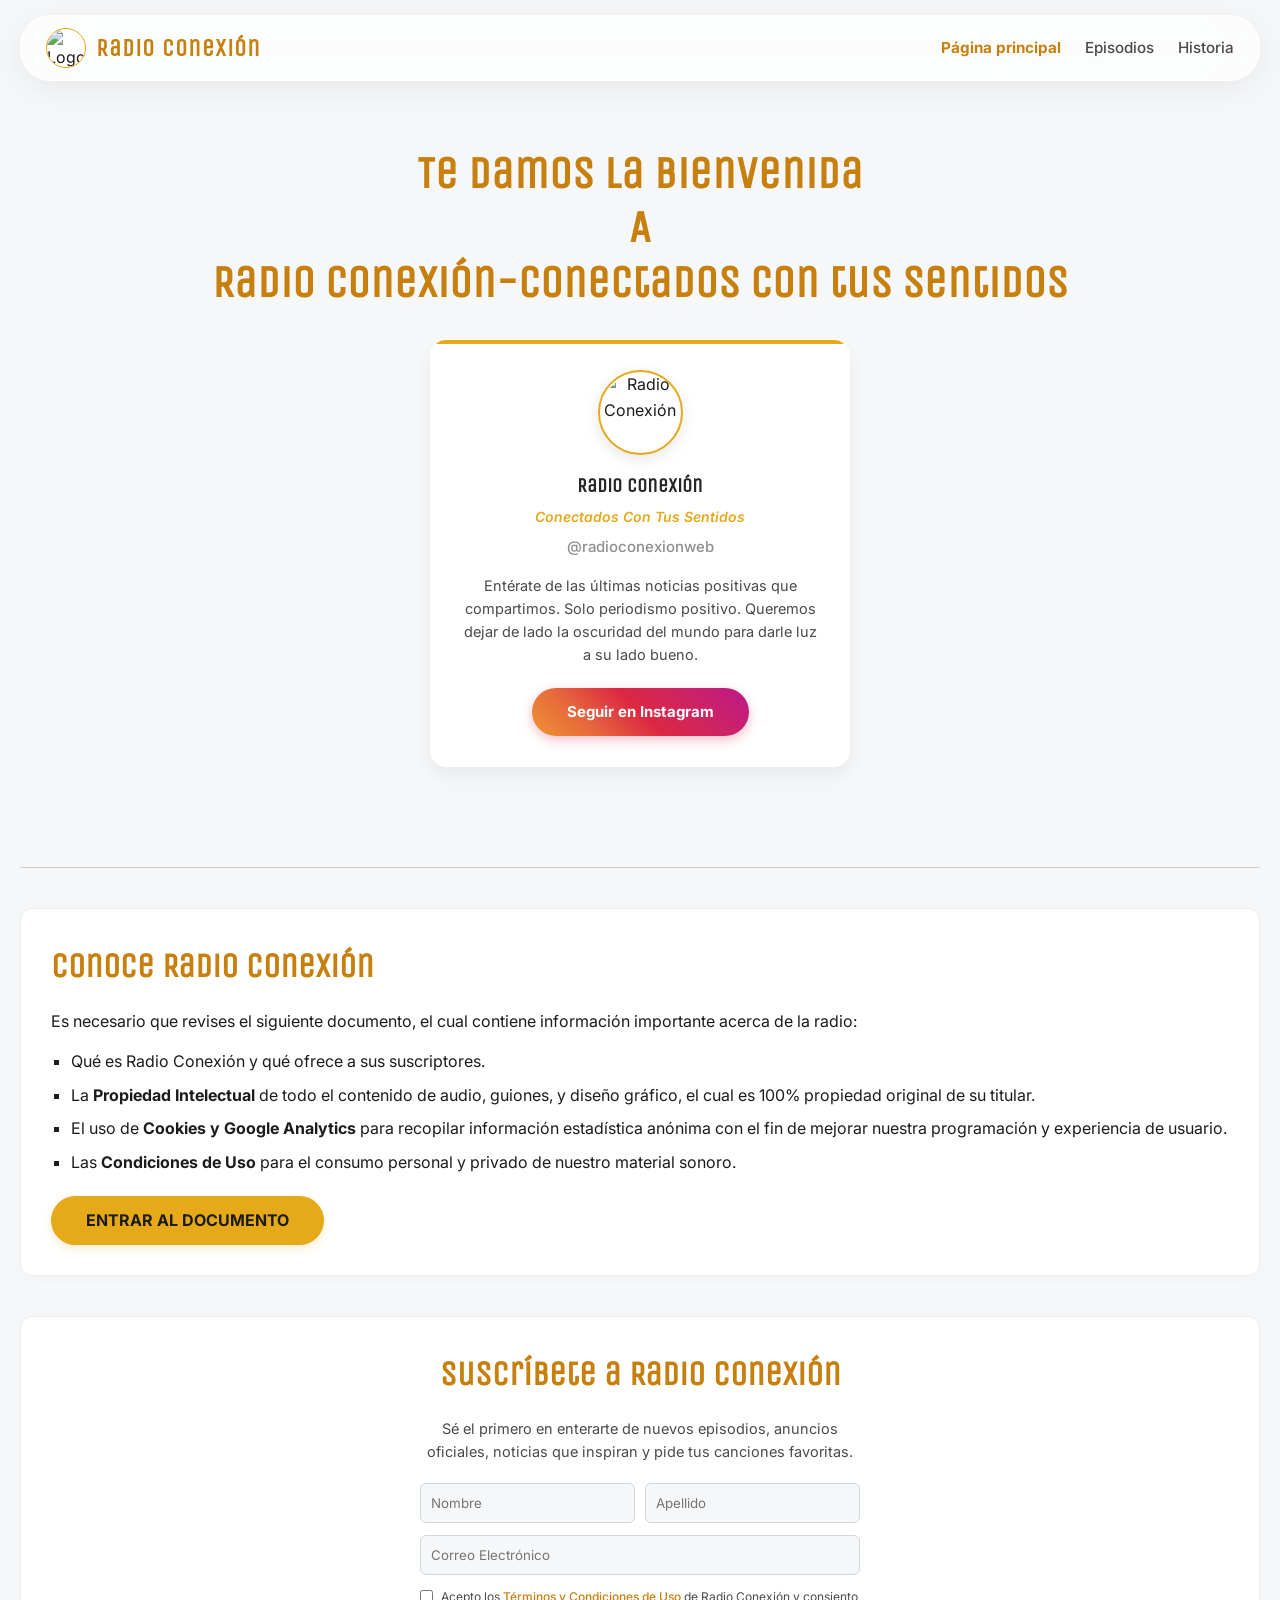
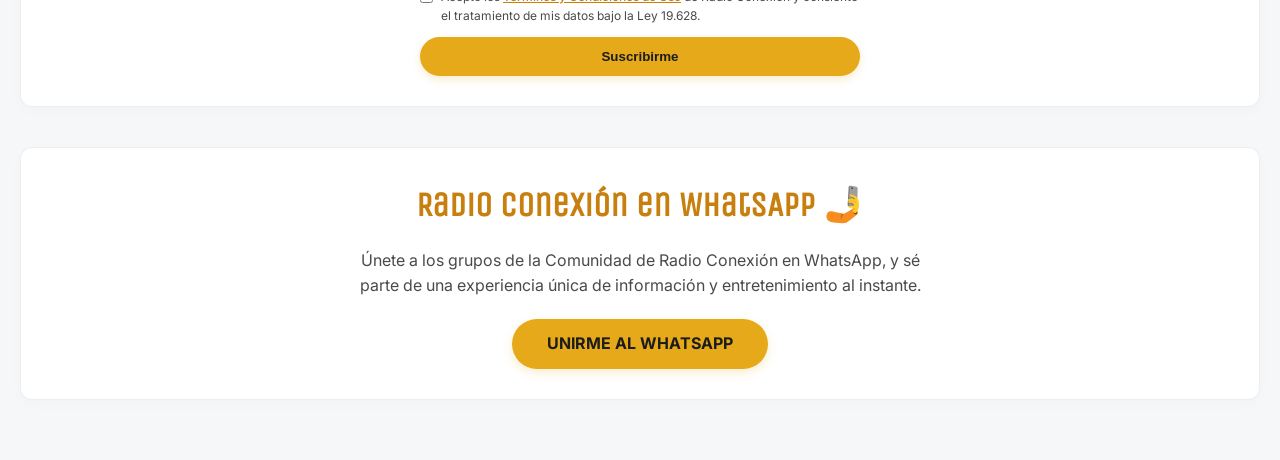
==== index.html @ 286810dc "Add files via upload" ====
<!DOCTYPE html>
<html lang="es-419" itemscope="" itemtype="http://schema.org/WebPage">
<head>
    <link rel="icon" type="image/png" href="https://www.dropbox.com/scl/fi/7h2pubomnn102d1rap4dr/Sin-Texto-versi-n-3D.png?rlkey=nd66shyykgea25m8c6sl2pp5d&st=dg874wjl&raw=1">
    <meta http-equiv="Content-Type" content="text/html; charset=UTF-8">
    <meta name="viewport" content="width=device-width, initial-scale=1">
    <meta http-equiv="X-UA-Compatible" content="IE=edge">
    <meta name="referrer" content="strict-origin-when-cross-origin">
    <title>Radio Conexión</title>
    
    <!-- Metadatos de Redes Sociales / SEO -->
    <meta property="og:title" content="Radio Conexión">
    <meta property="og:type" content="website">
    <meta property="og:url" content="https://www.radioconexionweb.com/">
    <meta property="og:description" content="Conoce Radio Conexión. Es necesario que revises el siguiente documento, el cual contiene información importante acerca de la radio.">
    <meta property="og:image" content="https://lh3.googleusercontent.com/sitesv/AA5AbUDMLfl1FN_qeKhwHSTiP-3MEvxltPX9lkIb2MnABBH3yBSGCfvN0QhAY0RLtW1A-efTau9H8n1y8aOH57s8X5yfyWdosvMflFPeA_KyR8a-kYgsJTHNEwwItj9rS7nESRdITnQKLQOmFwoqpsshuupajfaLd-7iQbg1YfG8Ik8LfaiJo_WFpB9s6kTqkFQ=w16383">

    <!-- Carga Segura y Directa de tus Fuentes (Inter y tu tipografía Unica One) -->
    <link rel="preconnect" href="https://fonts.googleapis.com">
    <link rel="preconnect" href="https://fonts.gstatic.com" crossorigin>
    <link href="https://fonts.googleapis.com/css2?family=Inter:wght@400;500;600;700&family=Unica+One&display=swap" rel="stylesheet">

    <!-- Estilos CSS Base Corregidos -->
    <style>
        /* Reset y Variables */
        * {
            margin: 0;
            padding: 0;
            box-sizing: border-box;
        }

        body {
            font-family: 'Inter', sans-serif;
            background-color: #f5f7f8;
            color: #1c1c1c;
            line-height: 1.6;
        }

        a {
            text-decoration: none;
            color: inherit;
            transition: all 0.3s ease;
        }

        .container {
            max-width: 1280px;
            margin: 0 auto;
            padding: 0 20px;
        }

        /* Títulos en Negrita y con el Color Dorado Corporativo (#c77f0d) */
        h1, h2, h3, .brand-logo span {
            font-family: 'Unica One', sans-serif;
            color: #c77f0d;
            font-weight: bold;
        }

        /* Botones personalizados */
        .btn-custom {
            background-color: #e5a919;
            color: #1c1c1c;
            padding: 12px 35px;
            border-radius: 25px;
            font-weight: bold;
            display: inline-block;
            box-shadow: 0 4px 10px rgba(229, 169, 25, 0.2);
            transition: all 0.3s ease;
        }

        .btn-custom:hover {
            background-color: #b8820a;
            color: white;
            transform: translateY(-2px);
            box-shadow: 0 6px 15px rgba(184, 130, 10, 0.3);
        }

        /* Cabecera / Navegación Estilo Liquid Glass Flotante Claro (iOS) */
        header {
            background-color: rgba(255, 255, 255, 0.7); /* Base blanca traslúcida clara */
            backdrop-filter: blur(20px); /* Desenfoque más intenso estilo Apple */
            -webkit-backdrop-filter: blur(20px);
            position: sticky;
            top: 15px; /* Separación del techo para efecto flotante */
            z-index: 1000;
            margin: 15px auto 25px auto; /* Centrado y márgenes externos */
            max-width: 1240px; /* Ancho acotado para que no toque los bordes */
            width: calc(100% - 40px); /* Adaptable a pantallas */
            border-radius: 30px; /* Bordes altamente redondeados estilo cápsula */
            box-shadow: 0 8px 32px rgba(0, 0, 0, 0.06); /* Sombra suave suspendida */
            border: 1px solid rgba(255, 255, 255, 0.4); /* Brillo en el borde del vidrio */
            padding: 0 25px; /* Cojín interno */
        }

        .nav-wrapper {
            display: flex;
            align-items: center;
            justify-content: space-between;
            padding: 12px 0;
        }

        .brand-logo {
            display: flex;
            align-items: center;
            gap: 10px;
        }

        /* Modificación para el Logo Redondeado Perfecto */
        .brand-logo img {
            width: 40px;
            height: 40px;
            object-fit: cover;
            border-radius: 50%;
            background-color: #ffffff;
            border: 1px solid #e5a919;
        }

        .brand-logo span {
            font-size: 24px;
            color: #c77f0d;
            letter-spacing: 1px;
        }

        nav ul {
            display: flex;
            list-style: none;
            gap: 24px;
            align-items: center;
        }

        nav ul li a {
            color: #4a4a4a; /* Texto oscuro para legibilidad sobre fondo claro */
            font-size: 0.95rem;
            font-weight: 500;
        }

        nav ul li a.active, nav ul li a:hover {
            color: #c77f0d;
            font-weight: bold;
        }

        /* Contenido Principal */
        main {
            padding: 20px 0 40px 0;
        }

        .welcome-section {
            text-align: center;
            padding: 40px 0;
        }

        .welcome-section h1 {
            font-size: 34pt;
            line-height: 1.2;
            margin-bottom: 30px;
        }

        /* Tarjeta de Presentación Premium */
        .profile-card {
            background: #ffffff;
            border-radius: 16px;
            padding: 30px;
            text-align: center;
            max-width: 420px;
            margin: 20px auto;
            box-shadow: 0 10px 20px rgba(0,0,0,0.05);
            border: 1px solid rgba(255,255,255,0.8);
            position: relative;
            overflow: hidden;
        }

        .profile-card::before {
            content: '';
            position: absolute;
            top: 0;
            left: 0;
            right: 0;
            height: 4px;
            background-color: #e5a919;
        }

        .avatar-container {
            width: 85px;
            height: 85px;
            border-radius: 50%;
            background-color: #ffffff;
            display: flex;
            align-items: center;
            justify-content: center;
            margin: 0 auto 15px;
            box-shadow: 0 4px 15px rgba(0, 0, 0, 0.1);
            overflow: hidden;
            border: 2px solid #e5a919;
        }

        .avatar-container img {
            width: 100%;
            height: 100%;
            object-fit: cover;
        }

        .profile-card h3 {
            margin: 0 0 4px 0;
            color: #262626;
            font-size: 20px;
            font-weight: 700;
        }

        .tagline {
            margin: 0 0 6px 0;
            color: #e5a919;
            font-size: 14px;
            font-weight: 600;
            font-style: italic;
        }

        .username {
            color: #8e8e8e;
            font-size: 15px;
            margin-bottom: 15px;
            display: block;
            font-weight: 500;
        }

        .bio-text {
            color: #4a4a4a;
            font-size: 14.5px;
            line-height: 1.6;
            margin: 0 0 22px 0;
        }

        .instagram-btn {
            display: inline-block;
            background: linear-gradient(45deg, #f09433 0%, #e6683c 25%, #dc2743 50%, #cc2366 75%, #bc1888 100%);
            color: white;
            padding: 12px 35px;
            border-radius: 25px;
            font-weight: bold;
            font-size: 15px;
            box-shadow: 0 4px 12px rgba(220, 39, 67, 0.3);
        }

        .instagram-btn:hover {
            transform: translateY(-2px);
            box-shadow: 0 6px 15px rgba(220, 39, 67, 0.4);
        }

        /* Divisor */
        .divider {
            border: 0;
            height: 1px;
            background: #ccc;
            margin: 40px 0;
        }

        /* Bloques de Secciones Claras Independientes */
        .docs-section, .subscription-section, .whatsapp-section {
            background: #ffffff;
            border-radius: 12px;
            padding: 30px;
            box-shadow: 0 4px 15px rgba(0,0,0,0.02);
            border: 1px solid rgba(207,216,220,0.4);
            margin-bottom: 40px;
        }

        .docs-section h2, .subscription-box h2, .whatsapp-section h2 {
            font-size: 34px;
            margin-bottom: 15px;
        }

        .docs-section p {
            margin-bottom: 15px;
        }

        .docs-list {
            list-style-type: square;
            padding-left: 20px;
            line-height: 1.6;
            margin-bottom: 20px;
        }

        .docs-list li {
            margin-bottom: 8px;
        }

        /* Estilos del área de Suscripción */
        .subscription-box {
            max-width: 440px;
            margin: 0 auto;
        }

        .subscription-box h2 {
            text-align: center;
        }

        .subscription-box p {
            text-align: center;
            font-size: 14.5px;
            color: #4a4a4a;
            margin-bottom: 20px;
        }

        .form-group {
            display: flex;
            flex-direction: column;
            gap: 12px;
        }

        .form-row {
            display: flex;
            gap: 10px;
        }

        .form-group input[type="text"],
        .form-group input[type="email"] {
            height: 40px;
            padding: 0 10px;
            border: 1px solid #cfd8dc;
            border-radius: 6px;
            outline: none;
            font-family: 'Inter', sans-serif;
            background-color: #f5f7f8;
        }

        .form-group input:focus {
            border-color: #e5a919;
            background-color: #ffffff;
        }

        .privacy-row {
            display: flex;
            align-items: flex-start;
            gap: 8px;
            font-size: 12px;
            text-align: left;
            color: #4a4a4a;
        }

        .privacy-row input[type="checkbox"] {
            margin-top: 3px;
            accent-color: #e5a919;
        }

        /* Estilo para el enlace de TyC dentro del formulario */
        .privacy-link {
            color: #c77f0d;
            text-decoration: underline;
            font-weight: 500;
        }

        .privacy-link:hover {
            color: #b8820a;
        }

        /* Estilos del área de WhatsApp */
        .whatsapp-section {
            text-align: center;
            margin-bottom: 60px;
        }

        .whatsapp-section p {
            margin-bottom: 20px;
            max-width: 600px;
            margin-left: auto;
            margin-right: auto;
            color: #4a4a4a;
        }

        /* Responsivo */
        @media (max-width: 768px) {
            header {
                top: 10px;
                margin: 10px auto;
                width: calc(100% - 20px);
                padding: 15px;
                border-radius: 20px;
            }
            .nav-wrapper {
                flex-direction: column;
                gap: 12px;
                padding: 5px 0;
            }
            nav ul {
                gap: 15px;
                flex-wrap: wrap;
                justify-content: center;
            }
            .welcome-section h1, .docs-section h2, .subscription-box h2, .whatsapp-section h2 {
                font-size: 24pt;
            }
            .form-row {
                flex-direction: column;
                gap: 12px;
            }
            .form-row input {
                width: 100% !important;
            }
        }
    </style>
</head>
<body dir="ltr">

    <!-- Cabecera / Navegación Principal Estilo Cápsula Glassmorphism -->
    <header>
        <div class="nav-wrapper">
            <div class="brand-logo">
                <img src="https://www.dropbox.com/scl/fi/7h2pubomnn102d1rap4dr/Sin-Texto-versi-n-3D.png?rlkey=nd66shyykgea25m8c6sl2pp5d&st=dg874wjl&raw=1" alt="Logo Radio Conexión">
                <span>Radio Conexión</span>
            </div>
            <nav>
                <ul>
                    <li><a href="index.html" class="active">Página principal</a></li>
                    <li><a href="episodios.html">Episodios</a></li>
                    <li><a href="historia.html">Historia</a></li>
                </ul>
            </nav>
        </div>
    </header>

    <!-- Contenido Principal -->
    <main class="container">
        
        <!-- Sección Bienvenida -->
        <section class="welcome-section">
            <h1>
                Te damos la bienvenida <br> A <br> Radio Conexión-Conectados con tus sentidos
            </h1>
            
            <!-- Tarjeta de Presentación / Instagram -->
            <div class="profile-card">
                <div class="avatar-container">
                    <img src="https://www.dropbox.com/scl/fi/7h2pubomnn102d1rap4dr/Sin-Texto-versi-n-3D.png?rlkey=nd66shyykgea25m8c6sl2pp5d&amp;raw=1" alt="Radio Conexión">
                </div>
                <h3>Radio Conexión</h3>
                <p class="tagline">Conectados Con Tus Sentidos</p>
                <span class="username">@radioconexionweb</span>
                <p class="bio-text">
                    Entérate de las últimas noticias positivas que compartimos. Solo periodismo positivo. Queremos dejar de lado la oscuridad del mundo para darle luz a su lado bueno.
                </p>
                <a href="https://www.instagram.com/radioconexionweb" target="_blank" class="instagram-btn">
                    Seguir en Instagram
                </a>
            </div>
        </section>

        <hr class="divider">

        <!-- Sección Términos y Documentación -->
        <section class="docs-section">
            <h2>Conoce Radio Conexión</h2>
            <p>Es necesario que revises el siguiente documento, el cual contiene información importante acerca de la radio:</p>
            <ul class="docs-list">
                <li>Qué es Radio Conexión y qué ofrece a sus suscriptores.</li>
                <li>La <strong>Propiedad Intelectual</strong> de todo el contenido de audio, guiones, y diseño gráfico, el cual es 100% propiedad original de su titular.</li>
                <li>El uso de <strong>Cookies y Google Analytics</strong> para recopilar información estadística anónima con el fin de mejorar nuestra programación y experiencia de usuario.</li>
                <li>Las <strong>Condiciones de Uso</strong> para el consumo personal y privado de nuestro material sonoro.</li>
            </ul>
            <div style="margin-top: 20px;">
                <a class="btn-custom" href="https://docs.google.com/document/d/1lDV4lXvJRvKY-jV-HnYbBzAtuWayx_yOnCAoZhyC7Lw/edit?usp=sharing" target="_blank">ENTRAR AL DOCUMENTO</a>
            </div>
        </section>

        <!-- SECCIÓN DE SUSCRIPCIÓN INDEPENDIENTE -->
        <section class="subscription-section" id="subscription-form">
            <div class="subscription-box">
                <h2>Suscríbete a Radio Conexión</h2>
                <p>Sé el primero en enterarte de nuevos episodios, anuncios oficiales, noticias que inspiran y pide tus canciones favoritas.</p>
              <form class="form-group" id="radio-subscription-form">
                    <div class="form-row">
                        <input type="text" name="nombre" placeholder="Nombre" required style="width: 50%;">
                        <input type="text" name="apellido" placeholder="Apellido" required style="width: 50%;">
                    </div>
                    <input type="email" name="email" placeholder="Correo Electrónico" required>
                    <div class="privacy-row">
                        <input type="checkbox" required id="privacy">
                        <label for="privacy">Acepto los <a href="https://docs.google.com/document/d/1lDV4lXvJRvKY-jV-HnYbBzAtuWayx_yOnCAoZhyC7Lw/edit?usp=sharing" target="_blank" class="privacy-link">Términos y Condiciones de Uso</a> de Radio Conexión y consiento el tratamiento de mis datos bajo la Ley 19.628.</label>
                    </div>
                    <button type="submit" class="btn-custom" id="submit-btn" style="border: none; cursor: pointer; width: 100%;">Suscribirme</button>
                    
                    <!-- MENSAJE DE ÉXITO OCULTO POR DEFECTO -->
                    <div id="success-message" style="display: none; margin-top: 15px; padding: 12px; background-color: #e6f4ea; color: #137333; border-radius: 8px; font-weight: 600; text-align: center; border: 1px solid #ceead6; font-family: 'Inter', sans-serif;">
                        ¡Gracias por conectarte! Te has suscrito correctamente. 
                        <p></p>
                       📨 Te hemos enviado un correo de bienvenida con toda la información que tienes que saber.
                    </div>
                </form>

                <!-- MOTOR DE ENVÍO ASÍNCRONO -->
                <script>
                    document.getElementById('radio-subscription-form').addEventListener('submit', function(e) {
                        e.preventDefault(); // Evita que la página viaje a la pantalla blanca
                        
                        const form = this;
                        const button = document.getElementById('submit-btn');
                        const successMessage = document.getElementById('success-message');
                        const formData = new FormData(form);
                        
                        // Cambia el estado del botón mientras procesa
                        button.disabled = true;
                        button.innerText = 'Procesando...';
                        
                        // Envía los datos de fondo a tu Google Apps Script
                        fetch('https://script.google.com/macros/s/AKfycbxejh-XoI2VurFXIaEUCv1GxK5Ssm7TUw-g9rZ5RZ8bgOeQS0UGsouFsOTCnjodzjen/exec', {
                            method: 'POST',
                            body: formData,
                            mode: 'no-cors' // Permite la comunicación limpia entre servidores cruzados
                        })
                        .then(() => {
                            // Oculta los campos del formulario de forma limpia
                            form.querySelector('.form-row').style.display = 'none';
                            form.querySelector('input[type="email"]').style.display = 'none';
                            form.querySelector('.privacy-row').style.display = 'none';
                            button.style.display = 'none';
                            
                            // Muestra el mensaje de éxito verde brillante
                            successMessage.style.display = 'block';
                        })
                        .catch(error => {
                            console.error('Error:', error);
                            button.disabled = false;
                            button.innerText = 'Suscribirme';
                            alert('Hubo un problema con la suscripción. Por favor, inténtalo de nuevo.');
                        });
                    });
                </script>
            </div>
        </section>

        <!-- SECCIÓN DE WHATSAPP INDEPENDIENTE -->
        <section class="whatsapp-section">
            <h2>Radio Conexión en WhatsApp 🤳</h2>
            <p>Únete a los grupos de la Comunidad de Radio Conexión en WhatsApp, y sé parte de una experiencia única de información y entretenimiento al instante.</p>
            <a class="btn-custom" href="https://chat.whatsapp.com/GUdqMpy1OGd3mPvrGaleX5" target="_blank">UNIRME AL WHATSAPP</a>
        </section>

    </main>

</body>
</html>
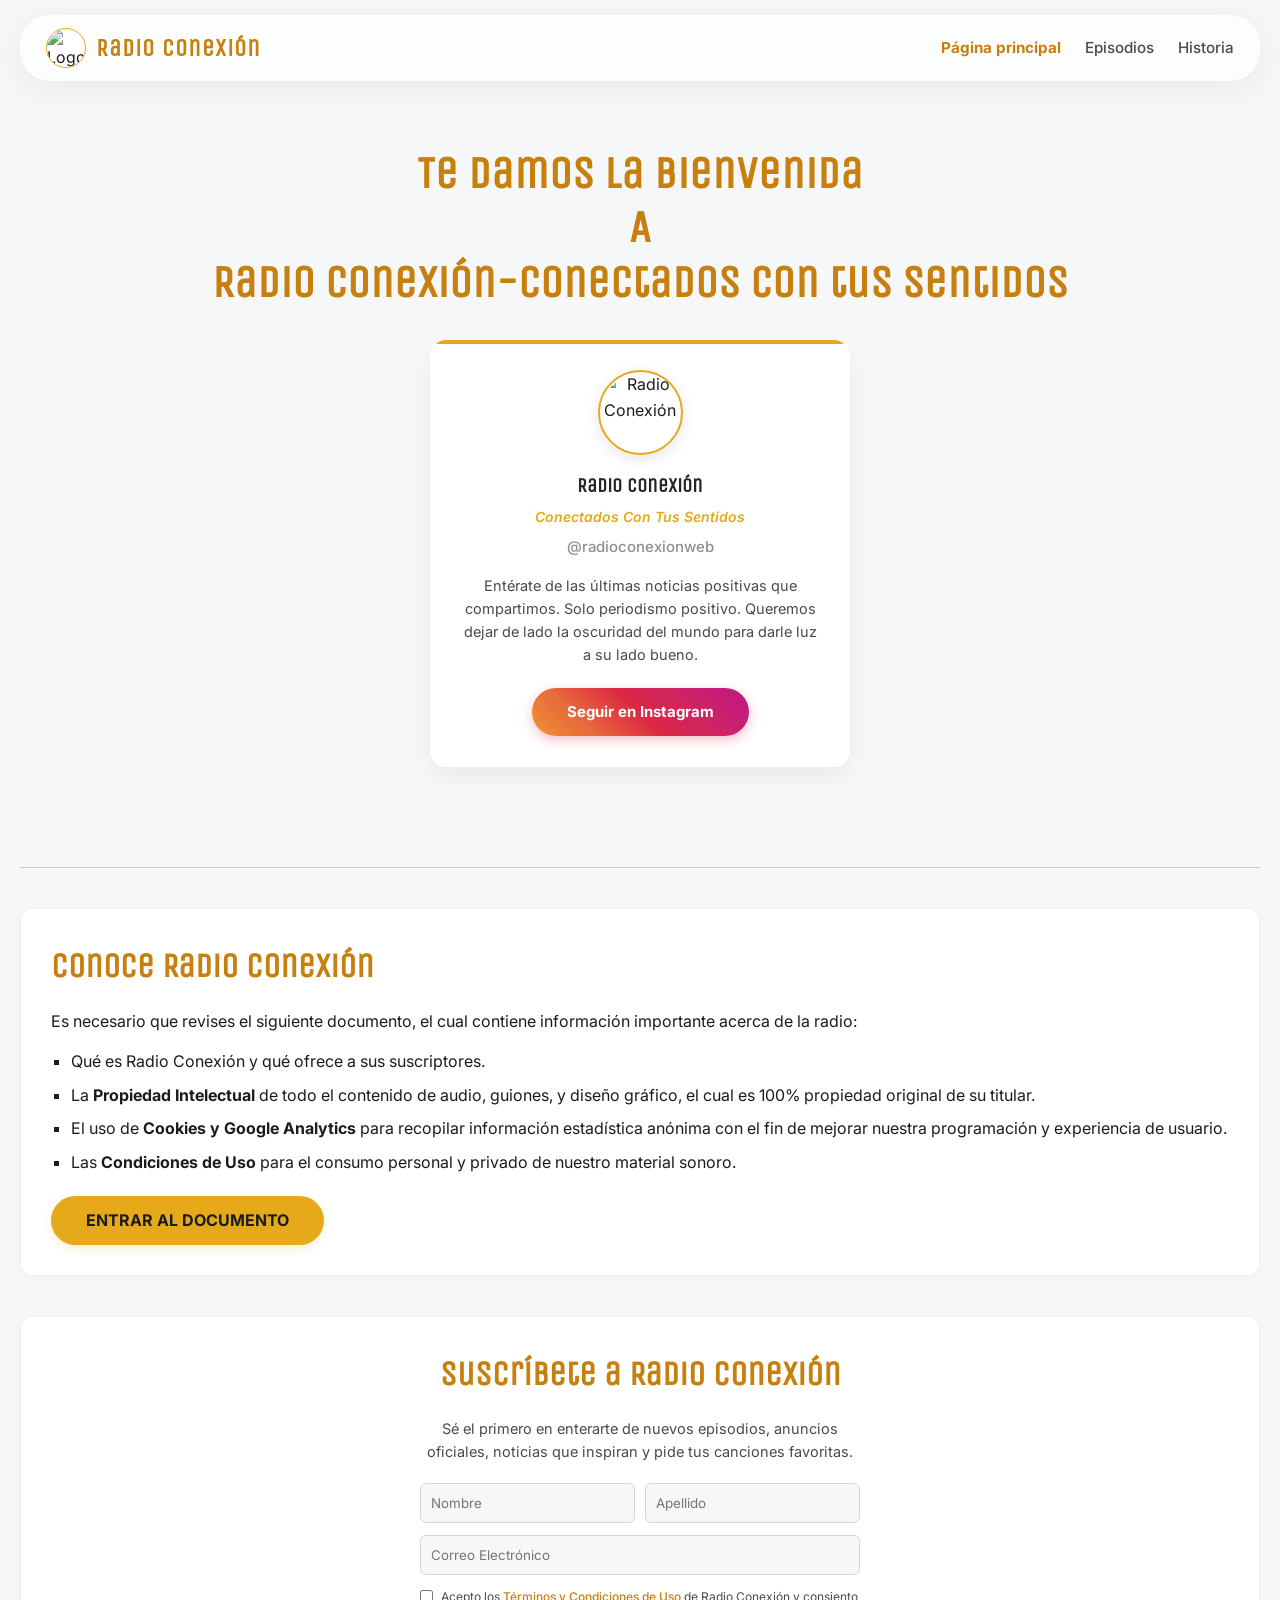
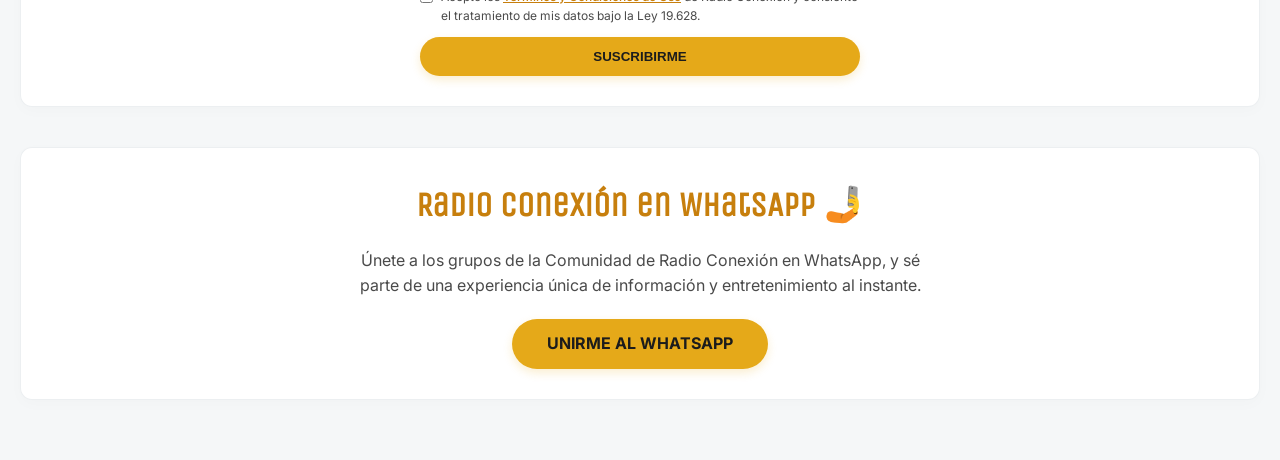
==== commit 9d7deaac: "Add files via upload" ====
--- a/index.html
+++ b/index.html
@@ -12,13 +12,16 @@
     <meta property="og:title" content="Radio Conexión">
     <meta property="og:type" content="website">
     <meta property="og:url" content="https://www.radioconexionweb.com/">
-    <meta property="og:description" content="Conoce Radio Conexión. Es necesario que revises el siguiente documento, el cual contiene información importante acerca de la radio.">
+    <meta property="og:description" content="Conoce Radio Conexión. Es necesario que revises el Administrative document, el cual contiene información importante acerca de la radio.">
     <meta property="og:image" content="https://lh3.googleusercontent.com/sitesv/AA5AbUDMLfl1FN_qeKhwHSTiP-3MEvxltPX9lkIb2MnABBH3yBSGCfvN0QhAY0RLtW1A-efTau9H8n1y8aOH57s8X5yfyWdosvMflFPeA_KyR8a-kYgsJTHNEwwItj9rS7nESRdITnQKLQOmFwoqpsshuupajfaLd-7iQbg1YfG8Ik8LfaiJo_WFpB9s6kTqkFQ=w16383">
 
     <!-- Carga Segura y Directa de tus Fuentes (Inter y tu tipografía Unica One) -->
     <link rel="preconnect" href="https://fonts.googleapis.com">
     <link rel="preconnect" href="https://fonts.gstatic.com" crossorigin>
     <link href="https://fonts.googleapis.com/css2?family=Inter:wght@400;500;600;700&family=Unica+One&display=swap" rel="stylesheet">
+
+    <!-- ESTILOS PARA TRANSICIONES AL DESPLAZAR (AOS) -->
+    <link rel="stylesheet" href="https://unpkg.com/aos@next/dist/aos.css" />
 
     <!-- Estilos CSS Base Corregidos -->
     <style>
@@ -34,6 +37,7 @@
             background-color: #f5f7f8;
             color: #1c1c1c;
             line-height: 1.6;
+            overflow-x: hidden;
         }
 
         a {
@@ -400,7 +404,7 @@
 <body dir="ltr">
 
     <!-- Cabecera / Navegación Principal Estilo Cápsula Glassmorphism -->
-    <header>
+    <header data-aos="fade-down">
         <div class="nav-wrapper">
             <div class="brand-logo">
                 <img src="https://www.dropbox.com/scl/fi/7h2pubomnn102d1rap4dr/Sin-Texto-versi-n-3D.png?rlkey=nd66shyykgea25m8c6sl2pp5d&st=dg874wjl&raw=1" alt="Logo Radio Conexión">
@@ -420,13 +424,13 @@
     <main class="container">
         
         <!-- Sección Bienvenida -->
-        <section class="welcome-section">
+        <section class="welcome-section" data-aos="fade-up">
             <h1>
                 Te damos la bienvenida <br> A <br> Radio Conexión-Conectados con tus sentidos
             </h1>
             
             <!-- Tarjeta de Presentación / Instagram -->
-            <div class="profile-card">
+            <div class="profile-card" data-aos="zoom-in" data-aos-delay="150">
                 <div class="avatar-container">
                     <img src="https://www.dropbox.com/scl/fi/7h2pubomnn102d1rap4dr/Sin-Texto-versi-n-3D.png?rlkey=nd66shyykgea25m8c6sl2pp5d&amp;raw=1" alt="Radio Conexión">
                 </div>
@@ -445,7 +449,7 @@
         <hr class="divider">
 
         <!-- Sección Términos y Documentación -->
-        <section class="docs-section">
+        <section class="docs-section" data-aos="fade-up">
             <h2>Conoce Radio Conexión</h2>
             <p>Es necesario que revises el siguiente documento, el cual contiene información importante acerca de la radio:</p>
             <ul class="docs-list">
@@ -460,7 +464,7 @@
         </section>
 
         <!-- SECCIÓN DE SUSCRIPCIÓN INDEPENDIENTE -->
-        <section class="subscription-section" id="subscription-form">
+        <section class="subscription-section" id="subscription-form" data-aos="fade-up">
             <div class="subscription-box">
                 <h2>Suscríbete a Radio Conexión</h2>
                 <p>Sé el primero en enterarte de nuevos episodios, anuncios oficiales, noticias que inspiran y pide tus canciones favoritas.</p>
@@ -474,7 +478,7 @@
                         <input type="checkbox" required id="privacy">
                         <label for="privacy">Acepto los <a href="https://docs.google.com/document/d/1lDV4lXvJRvKY-jV-HnYbBzAtuWayx_yOnCAoZhyC7Lw/edit?usp=sharing" target="_blank" class="privacy-link">Términos y Condiciones de Uso</a> de Radio Conexión y consiento el tratamiento de mis datos bajo la Ley 19.628.</label>
                     </div>
-                    <button type="submit" class="btn-custom" id="submit-btn" style="border: none; cursor: pointer; width: 100%;">Suscribirme</button>
+                    <button type="submit" class="btn-custom" id="submit-btn" style="border: none; cursor: pointer; width: 100%;">SUSCRIBIRME</button>
                     
                     <!-- MENSAJE DE ÉXITO OCULTO POR DEFECTO -->
                     <div id="success-message" style="display: none; margin-top: 15px; padding: 12px; background-color: #e6f4ea; color: #137333; border-radius: 8px; font-weight: 600; text-align: center; border: 1px solid #ceead6; font-family: 'Inter', sans-serif;">
@@ -482,43 +486,61 @@
                         <p></p>
                        📨 Te hemos enviado un correo de bienvenida con toda la información que tienes que saber.
                     </div>
+
+                    <!-- RECUADRO DE ERROR / YA REGISTRADO (ROJO) -->
+                    <div id="error-message" style="display: none; margin-top: 15px; padding: 12px; background-color: #fce8e6; color: #c5221f; border-radius: 8px; font-weight: 600; text-align: center; border: 1px solid #fad2cf; font-family: 'Inter', sans-serif;">
+                        Este correo electrónico ya se encuentra registrado en nuestra comunidad. ¡Gracias por formar parte de Radio Conexión!
+                    </div>
                 </form>
 
-                <!-- MOTOR DE ENVÍO ASÍNCRONO -->
+                <!-- MOTOR DE ENVÍO ASÍNCRONO CON VALIDACIÓN DE DUPLICADOS -->
                 <script>
                     document.getElementById('radio-subscription-form').addEventListener('submit', function(e) {
-                        e.preventDefault(); // Evita que la página viaje a la pantalla blanca
+                        e.preventDefault(); 
                         
                         const form = this;
                         const button = document.getElementById('submit-btn');
                         const successMessage = document.getElementById('success-message');
-                        const formData = new FormData(form);
+                        const errorMessage = document.getElementById('error-message');
                         
-                        // Cambia el estado del botón mientras procesa
+                        successMessage.style.display = 'none';
+                        errorMessage.style.display = 'none';
+                        
                         button.disabled = true;
                         button.innerText = 'Procesando...';
                         
-                        // Envía los datos de fondo a tu Google Apps Script
+                        const urlEncodedData = new URLSearchParams(new FormData(form)).toString();
+                        
                         fetch('https://script.google.com/macros/s/AKfycbxejh-XoI2VurFXIaEUCv1GxK5Ssm7TUw-g9rZ5RZ8bgOeQS0UGsouFsOTCnjodzjen/exec', {
                             method: 'POST',
-                            body: formData,
-                            mode: 'no-cors' // Permite la comunicación limpia entre servidores cruzados
+                            headers: {
+                                'Content-Type': 'application/x-www-form-urlencoded'
+                            },
+                            body: urlEncodedData
                         })
-                        .then(() => {
-                            // Oculta los campos del formulario de forma limpia
+                        .then(response => response.json())
+                        .then(data => {
+                            button.disabled = false;
+                            button.innerText = 'SUSCRIBIRME';
+
+                            if (data.result === 'already_exists') {
+                                errorMessage.style.display = 'block';
+                            } else {
+                                form.querySelector('.form-row').style.display = 'none';
+                                form.querySelector('input[type="email"]').style.display = 'none';
+                                form.querySelector('.privacy-row').style.display = 'none';
+                                button.style.display = 'none';
+                                successMessage.style.display = 'block';
+                            }
+                        })
+                        .catch(error => {
+                            console.error('Error:', error);
+                            // Fallback de cortesía en caso de que el script use redirección básica
                             form.querySelector('.form-row').style.display = 'none';
                             form.querySelector('input[type="email"]').style.display = 'none';
                             form.querySelector('.privacy-row').style.display = 'none';
                             button.style.display = 'none';
-                            
-                            // Muestra el mensaje de éxito verde brillante
                             successMessage.style.display = 'block';
-                        })
-                        .catch(error => {
-                            console.error('Error:', error);
-                            button.disabled = false;
-                            button.innerText = 'Suscribirme';
-                            alert('Hubo un problema con la suscripción. Por favor, inténtalo de nuevo.');
                         });
                     });
                 </script>
@@ -526,7 +548,7 @@
         </section>
 
         <!-- SECCIÓN DE WHATSAPP INDEPENDIENTE -->
-        <section class="whatsapp-section">
+        <section class="whatsapp-section" data-aos="fade-up">
             <h2>Radio Conexión en WhatsApp 🤳</h2>
             <p>Únete a los grupos de la Comunidad de Radio Conexión en WhatsApp, y sé parte de una experiencia única de información y entretenimiento al instante.</p>
             <a class="btn-custom" href="https://chat.whatsapp.com/GUdqMpy1OGd3mPvrGaleX5" target="_blank">UNIRME AL WHATSAPP</a>
@@ -534,5 +556,13 @@
 
     </main>
 
+    <!-- MOTOR DE TRANSICIONES (AOS) -->
+    <script src="https://unpkg.com/aos@next/dist/aos.js"></script>
+    <script>
+        AOS.init({
+            duration: 800,
+            once: true
+        });
+    </script>
 </body>
 </html>
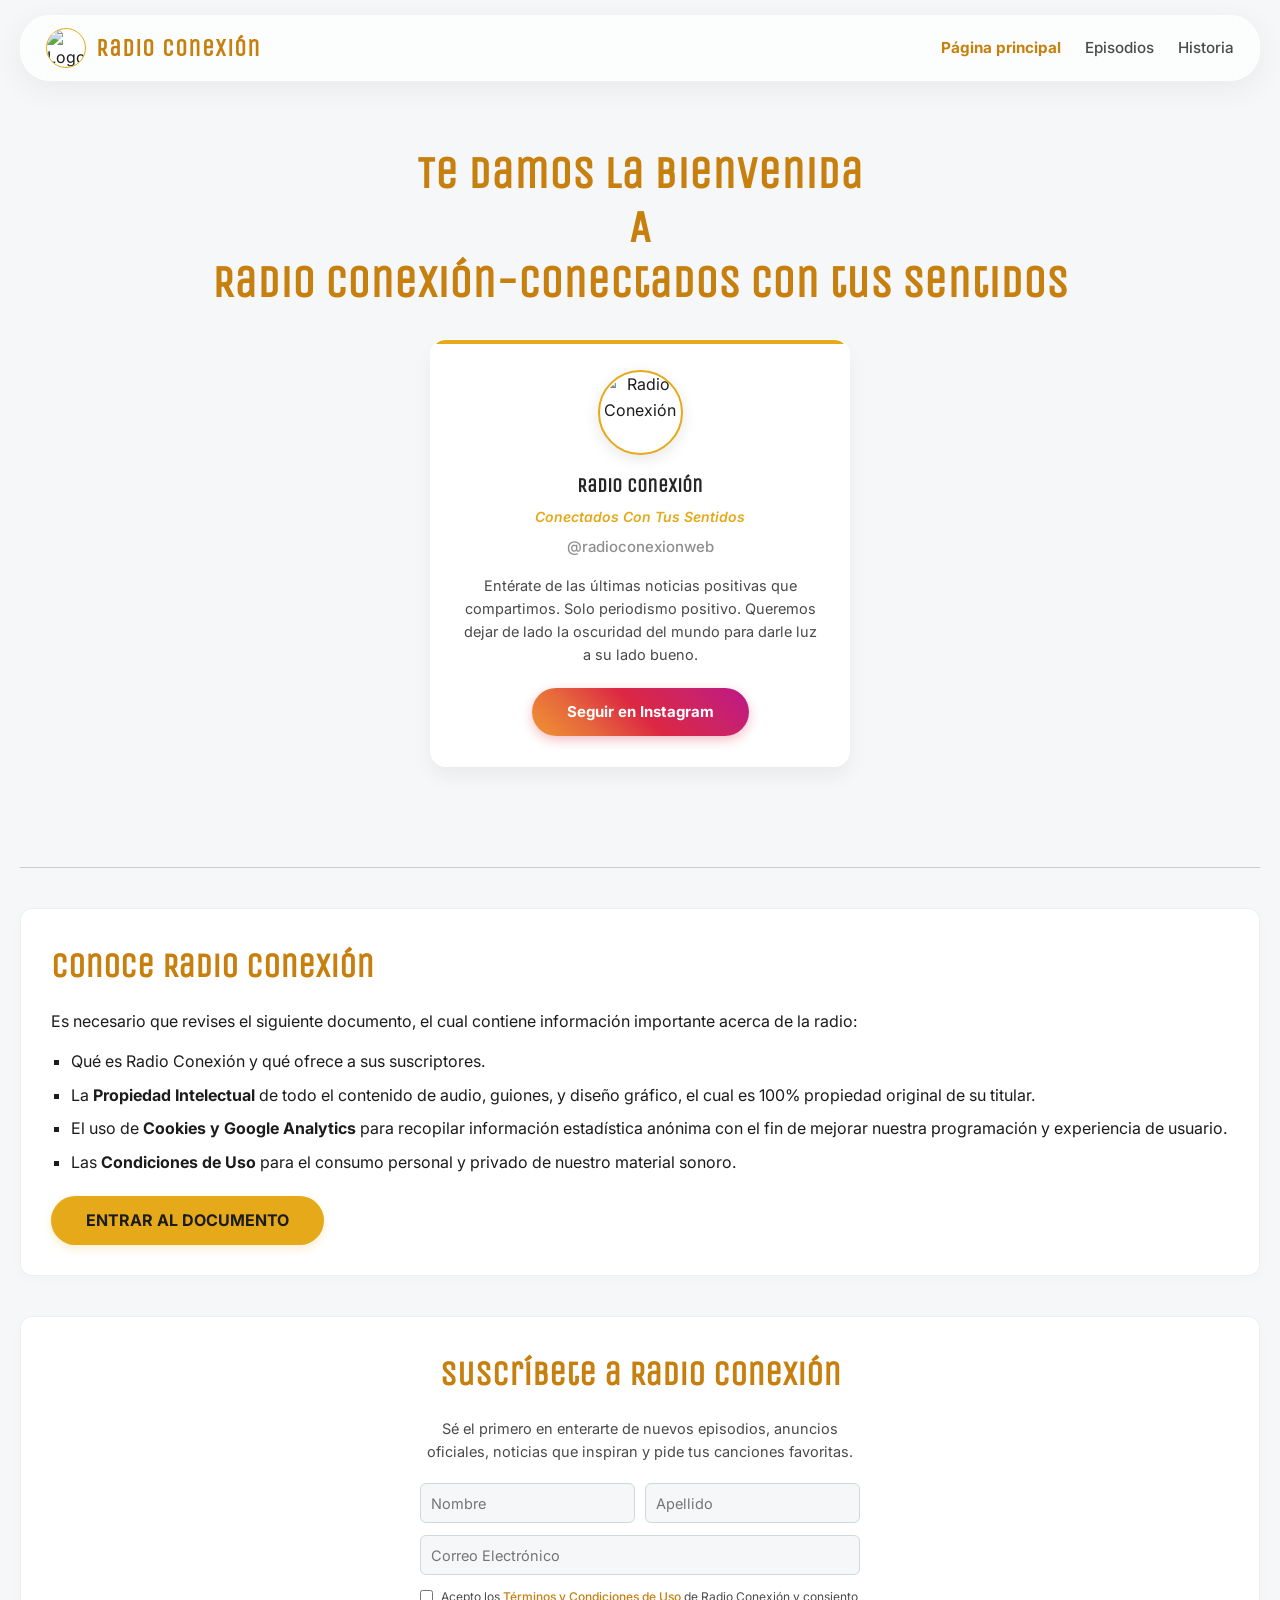
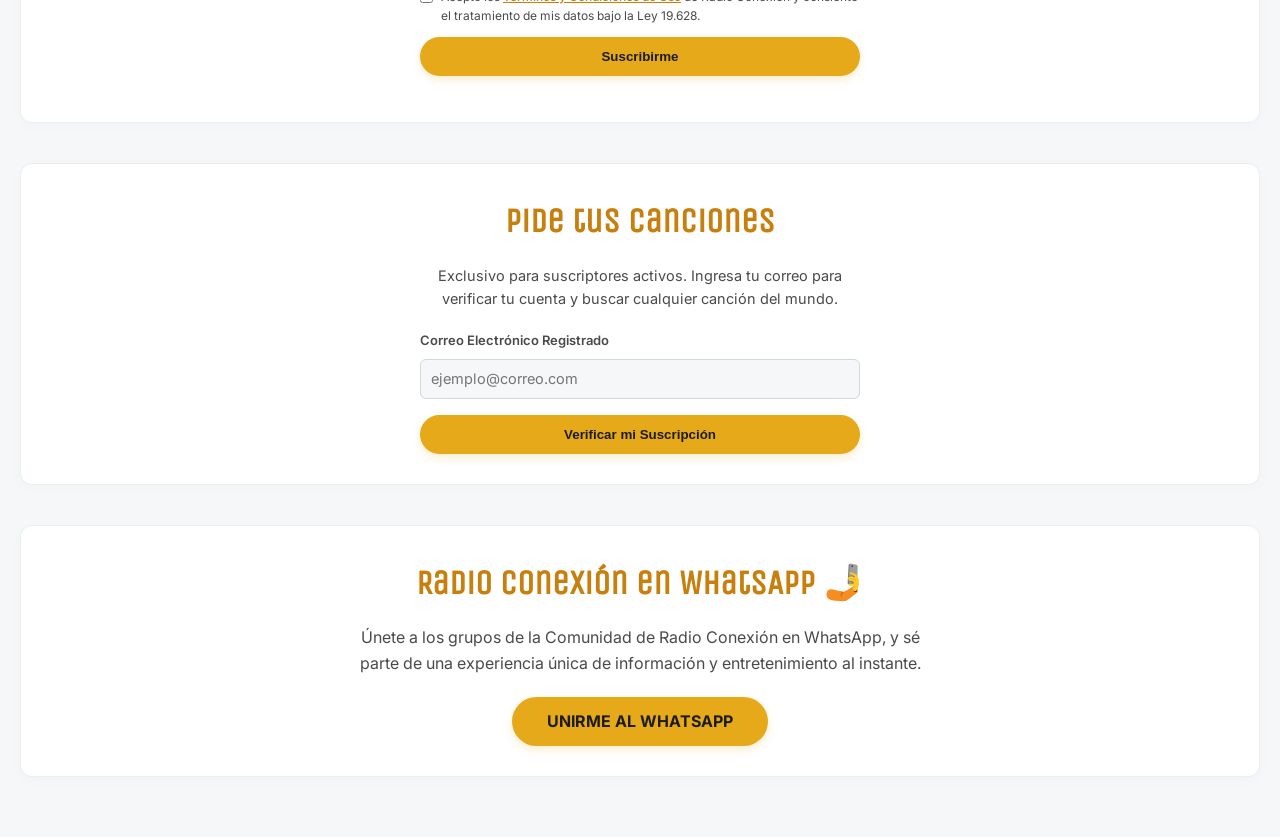
==== commit 65411f54: "Add files via upload" ====
--- a/index.html
+++ b/index.html
@@ -53,7 +53,7 @@
         }
 
         /* Títulos en Negrita y con el Color Dorado Corporativo (#c77f0d) */
-        h1, h2, h3, .brand-logo span {
+        h1, h2, h3, .brand-logo span, .music-box h2 {
             font-family: 'Unica One', sans-serif;
             color: #c77f0d;
             font-weight: bold;
@@ -80,19 +80,19 @@
 
         /* Cabecera / Navegación Estilo Liquid Glass Flotante Claro (iOS) */
         header {
-            background-color: rgba(255, 255, 255, 0.7); /* Base blanca traslúcida clara */
-            backdrop-filter: blur(20px); /* Desenfoque más intenso estilo Apple */
+            background-color: rgba(255, 255, 255, 0.7); 
+            backdrop-filter: blur(20px); 
             -webkit-backdrop-filter: blur(20px);
             position: sticky;
-            top: 15px; /* Separación del techo para efecto flotante */
+            top: 15px; 
             z-index: 1000;
-            margin: 15px auto 25px auto; /* Centrado y márgenes externos */
-            max-width: 1240px; /* Ancho acotado para que no toque los bordes */
-            width: calc(100% - 40px); /* Adaptable a pantallas */
-            border-radius: 30px; /* Bordes altamente redondeados estilo cápsula */
-            box-shadow: 0 8px 32px rgba(0, 0, 0, 0.06); /* Sombra suave suspendida */
-            border: 1px solid rgba(255, 255, 255, 0.4); /* Brillo en el borde del vidrio */
-            padding: 0 25px; /* Cojín interno */
+            margin: 15px auto 25px auto; 
+            max-width: 1240px; 
+            width: calc(100% - 40px); 
+            border-radius: 30px; 
+            box-shadow: 0 8px 32px rgba(0, 0, 0, 0.06); 
+            border: 1px solid rgba(255, 255, 255, 0.4); 
+            padding: 0 25px; 
         }
 
         .nav-wrapper {
@@ -108,7 +108,6 @@
             gap: 10px;
         }
 
-        /* Modificación para el Logo Redondeado Perfecto */
         .brand-logo img {
             width: 40px;
             height: 40px;
@@ -132,7 +131,7 @@
         }
 
         nav ul li a {
-            color: #4a4a4a; /* Texto oscuro para legibilidad sobre fondo claro */
+            color: #4a4a4a; 
             font-size: 0.95rem;
             font-weight: 500;
         }
@@ -257,7 +256,7 @@
         }
 
         /* Bloques de Secciones Claras Independientes */
-        .docs-section, .subscription-section, .whatsapp-section {
+        .docs-section, .subscription-section, .whatsapp-section, .music-section {
             background: #ffffff;
             border-radius: 12px;
             padding: 30px;
@@ -266,7 +265,12 @@
             margin-bottom: 40px;
         }
 
-        .docs-section h2, .subscription-box h2, .whatsapp-section h2 {
+        /* 🌟 CAMBIA EL VALOR AQUÍ (Menos píxeles = El formulario sube más): */
+        .subscription-section {
+            scroll-margin-top: 176px;
+        }
+
+        .docs-section h2, .subscription-box h2, .whatsapp-section h2, .music-box h2 {
             font-size: 34px;
             margin-bottom: 15px;
         }
@@ -286,27 +290,38 @@
             margin-bottom: 8px;
         }
 
-        /* Estilos del área de Suscripción */
-        .subscription-box {
+        /* Estilos del área de Suscripción y Música */
+        .subscription-box, .music-box {
             max-width: 440px;
             margin: 0 auto;
         }
 
-        .subscription-box h2 {
+        .subscription-box h2, .music-box h2 {
             text-align: center;
         }
 
-        .subscription-box p {
+        .subscription-box p, .music-box p.rc-subtitle {
             text-align: center;
             font-size: 14.5px;
             color: #4a4a4a;
             margin-bottom: 20px;
         }
 
-        .form-group {
+        .form-group, .rc-form-group {
             display: flex;
             flex-direction: column;
             gap: 12px;
+            margin-bottom: 16px;
+            position: relative;
+        }
+
+        .rc-form-group label {
+            display: block;
+            color: #4a4a4a;
+            font-weight: 600;
+            font-size: 13px;
+            text-align: left;
+            margin-bottom: -4px;
         }
 
         .form-row {
@@ -315,7 +330,9 @@
         }
 
         .form-group input[type="text"],
-        .form-group input[type="email"] {
+        .form-group input[type="email"],
+        .rc-form-group input[type="email"],
+        .rc-form-group input[type="text"] {
             height: 40px;
             padding: 0 10px;
             border: 1px solid #cfd8dc;
@@ -323,9 +340,11 @@
             outline: none;
             font-family: 'Inter', sans-serif;
             background-color: #f5f7f8;
-        }
-
-        .form-group input:focus {
+            font-size: 14.5px;
+        }
+
+        .form-group input:focus,
+        .rc-form-group input:focus {
             border-color: #e5a919;
             background-color: #ffffff;
         }
@@ -344,7 +363,6 @@
             accent-color: #e5a919;
         }
 
-        /* Estilo para el enlace de TyC dentro del formulario */
         .privacy-link {
             color: #c77f0d;
             text-decoration: underline;
@@ -353,6 +371,110 @@
 
         .privacy-link:hover {
             color: #b8820a;
+        }
+
+        /* ALERTAS ESPECÍFICAS DE MÚSICA UNIFICADAS */
+        .rc-success-alert {
+            background-color: #e6f4ea;
+            color: #137333;
+            font-size: 13px;
+            padding: 12px;
+            border-radius: 8px;
+            margin-bottom: 15px;
+            font-weight: 600;
+            text-align: center;
+            border: 1px solid #ceead6;
+        }
+
+        .rc-error-alert {
+            background-color: #fce8e6;
+            color: #c5221f;
+            font-size: 13px;
+            padding: 12px;
+            border-radius: 8px;
+            margin-bottom: 15px;
+            font-weight: 600;
+            text-align: center;
+            border: 1px solid #fad2cf;
+        }
+
+        .rc-search-results-box {
+            position: absolute;
+            top: 70px;
+            left: 0;
+            width: 100%;
+            max-height: 200px;
+            overflow-y: auto;
+            background: #ffffff;
+            border: 1px solid #cfd8dc;
+            border-radius: 6px;
+            z-index: 999;
+            box-shadow: 0 6px 15px rgba(0,0,0,0.06);
+            display: none;
+        }
+
+        .rc-search-item {
+            padding: 10px 12px;
+            text-align: left;
+            font-size: 13.5px;
+            cursor: pointer;
+            border-bottom: 1px solid #f5f7f8;
+            display: flex;
+            align-items: center;
+            overflow: hidden;
+        }
+
+        .rc-search-item:hover {
+            background-color: #f5f7f8;
+            color: #c77f0d;
+        }
+
+        .rc-search-item.no-click {
+            color: #888;
+            cursor: default;
+            padding: 12px;
+        }
+
+        .rc-selected-list-container {
+            border: 1px dashed #cfd8dc;
+            border-radius: 6px;
+            padding: 10px;
+            background: #fafbfc;
+            min-height: 44px;
+        }
+
+        .rc-empty-msg {
+            font-size: 13px;
+            color: #888;
+            margin: 0;
+            font-style: italic;
+            text-align: center;
+            padding: 10px 0;
+        }
+
+        .rc-selected-item-row {
+            display: flex;
+            justify-content: space-between;
+            align-items: center;
+            background: #ffffff;
+            padding: 8px 10px;
+            border-radius: 6px;
+            margin-bottom: 6px;
+            font-size: 13px;
+            border: 1px solid #cfd8dc;
+            border-left: 4px solid #e5a919;
+            overflow: hidden;
+        }
+
+        .rc-selected-item-row button {
+            background: none;
+            border: none;
+            color: #c5221f;
+            font-weight: bold;
+            cursor: pointer;
+            font-size: 15px;
+            padding: 0 4px;
+            flex-shrink: 0;
         }
 
         /* Estilos del área de WhatsApp */
@@ -388,7 +510,7 @@
                 flex-wrap: wrap;
                 justify-content: center;
             }
-            .welcome-section h1, .docs-section h2, .subscription-box h2, .whatsapp-section h2 {
+            .welcome-section h1, .docs-section h2, .subscription-box h2, .whatsapp-section h2, .music-box h2 {
                 font-size: 24pt;
             }
             .form-row {
@@ -404,7 +526,7 @@
 <body dir="ltr">
 
     <!-- Cabecera / Navegación Principal Estilo Cápsula Glassmorphism -->
-    <header data-aos="fade-down">
+    <header>
         <div class="nav-wrapper">
             <div class="brand-logo">
                 <img src="https://www.dropbox.com/scl/fi/7h2pubomnn102d1rap4dr/Sin-Texto-versi-n-3D.png?rlkey=nd66shyykgea25m8c6sl2pp5d&st=dg874wjl&raw=1" alt="Logo Radio Conexión">
@@ -468,7 +590,7 @@
             <div class="subscription-box">
                 <h2>Suscríbete a Radio Conexión</h2>
                 <p>Sé el primero en enterarte de nuevos episodios, anuncios oficiales, noticias que inspiran y pide tus canciones favoritas.</p>
-              <form class="form-group" id="radio-subscription-form">
+                <form class="form-group" id="radio-subscription-form">
                     <div class="form-row">
                         <input type="text" name="nombre" placeholder="Nombre" required style="width: 50%;">
                         <input type="text" name="apellido" placeholder="Apellido" required style="width: 50%;">
@@ -478,34 +600,32 @@
                         <input type="checkbox" required id="privacy">
                         <label for="privacy">Acepto los <a href="https://docs.google.com/document/d/1lDV4lXvJRvKY-jV-HnYbBzAtuWayx_yOnCAoZhyC7Lw/edit?usp=sharing" target="_blank" class="privacy-link">Términos y Condiciones de Uso</a> de Radio Conexión y consiento el tratamiento de mis datos bajo la Ley 19.628.</label>
                     </div>
-                    <button type="submit" class="btn-custom" id="submit-btn" style="border: none; cursor: pointer; width: 100%;">SUSCRIBIRME</button>
+                    <button type="submit" class="btn-custom" id="submit-btn" style="border: none; cursor: pointer; width: 100%;">Suscribirme</button>
                     
-                    <!-- MENSAJE DE ÉXITO OCULTO POR DEFECTO -->
+                    <!-- MENSAJE DE ÉXITO -->
                     <div id="success-message" style="display: none; margin-top: 15px; padding: 12px; background-color: #e6f4ea; color: #137333; border-radius: 8px; font-weight: 600; text-align: center; border: 1px solid #ceead6; font-family: 'Inter', sans-serif;">
                         ¡Gracias por conectarte! Te has suscrito correctamente. 
                         <p></p>
                        📨 Te hemos enviado un correo de bienvenida con toda la información que tienes que saber.
                     </div>
 
-                    <!-- RECUADRO DE ERROR / YA REGISTRADO (ROJO) -->
+                    <!-- RECUADRO DE ERROR / YA REGISTRADO -->
                     <div id="error-message" style="display: none; margin-top: 15px; padding: 12px; background-color: #fce8e6; color: #c5221f; border-radius: 8px; font-weight: 600; text-align: center; border: 1px solid #fad2cf; font-family: 'Inter', sans-serif;">
                         Este correo electrónico ya se encuentra registrado en nuestra comunidad. ¡Gracias por formar parte de Radio Conexión!
                     </div>
                 </form>
 
-                <!-- MOTOR DE ENVÍO ASÍNCRONO CON VALIDACIÓN DE DUPLICADOS -->
                 <script>
                     document.getElementById('radio-subscription-form').addEventListener('submit', function(e) {
                         e.preventDefault(); 
-                        
                         const form = this;
                         const button = document.getElementById('submit-btn');
                         const successMessage = document.getElementById('success-message');
                         const errorMessage = document.getElementById('error-message');
                         
+                        // Limpiar estados previos
                         successMessage.style.display = 'none';
                         errorMessage.style.display = 'none';
-                        
                         button.disabled = true;
                         button.innerText = 'Procesando...';
                         
@@ -513,37 +633,93 @@
                         
                         fetch('https://script.google.com/macros/s/AKfycbxejh-XoI2VurFXIaEUCv1GxK5Ssm7TUw-g9rZ5RZ8bgOeQS0UGsouFsOTCnjodzjen/exec', {
                             method: 'POST',
-                            headers: {
-                                'Content-Type': 'application/x-www-form-urlencoded'
-                            },
+                            headers: { 'Content-Type': 'application/x-www-form-urlencoded' },
                             body: urlEncodedData
                         })
-                        .then(response => response.json())
+                        .then(response => {
+                            if (!response.ok) throw new Error('Error de servidor');
+                            return response.json();
+                        })
                         .then(data => {
                             button.disabled = false;
-                            button.innerText = 'SUSCRIBIRME';
+                            button.innerText = 'Suscribirme';
+
+                            // Ocultamos los campos del formulario de inmediato para una experiencia limpia
+                            form.querySelector('.form-row').style.display = 'none';
+                            form.querySelector('input[type="email"]').style.display = 'none';
+                            form.querySelector('.privacy-row').style.display = 'none';
+                            button.style.display = 'none';
+
+                            // 📁 TU ENLACE REAL DE LA CARPETA DE RESPALDO:
+                            const linkCarpeta = 'https://drive.google.com/drive/folders/1IBhmKNoRWbFchAWPRr_tiHGqgczcGu1Y?usp=drive_link';
 
                             if (data.result === 'already_exists') {
+                                // CASO A: YA REGISTRADO -> Oculta el form y muestra el botón dorado de acceso en el bloque rojo
+                                errorMessage.innerHTML = 'Este correo electrónico ya se encuentra registrado en nuestra comunidad. ¡Gracias por formar parte de Radio Conexión! <br><br>' +
+                                    '<a href="' + linkCarpeta + '" target="_blank" class="btn-custom" style="margin-top: 10px; display: inline-block; width: 100%; text-align: center; border: none; cursor: pointer; text-decoration: none;">📁 Acceder a la Carpeta de Episodios</a>';
                                 errorMessage.style.display = 'block';
                             } else {
-                                form.querySelector('.form-row').style.display = 'none';
-                                form.querySelector('input[type="email"]').style.display = 'none';
-                                form.querySelector('.privacy-row').style.display = 'none';
-                                button.style.display = 'none';
+                                // CASO B: NUEVO REGISTRO -> Oculta el form y muestra el botón dorado de acceso en el bloque verde
+                                successMessage.innerHTML = '¡Gracias por conectarte! Te has suscrito correctamente. <p></p>' +
+                                    '📨 Te hemos enviado un correo de bienvenida con toda la información que tienes que saber.<br><br>' +
+                                    '<a href="' + linkCarpeta + '" target="_blank" class="btn-custom" style="margin-top: 10px; display: inline-block; width: 100%; text-align: center; border: none; cursor: pointer; text-decoration: none;">📁 Acceder a la Carpeta de Episodios</a>';
                                 successMessage.style.display = 'block';
                             }
                         })
                         .catch(error => {
                             console.error('Error:', error);
-                            // Fallback de cortesía en caso de que el script use redirección básica
-                            form.querySelector('.form-row').style.display = 'none';
-                            form.querySelector('input[type="email"]').style.display = 'none';
-                            form.querySelector('.privacy-row').style.display = 'none';
-                            button.style.display = 'none';
-                            successMessage.style.display = 'block';
+                            button.disabled = false;
+                            button.innerText = 'Suscribirme';
+                            alert('Verificando suscripción. Si eres un usuario nuevo, recibirás un correo en breve. Si ya estás registrado, tu estado no cambiará.');
                         });
                     });
                 </script>
+            </div>
+        </section>
+
+        <!-- SECCIÓN NUEVA: PEDIR CANCIONES (CON DISEÑO UNIFICADO) -->
+        <section class="music-section" data-aos="fade-up">
+            <div class="music-box">
+                <h2>Pide tus Canciones</h2>
+                <p class="rc-subtitle" id="rc-music-desc">Exclusivo para suscriptores activos. Ingresa tu correo para verificar tu cuenta y buscar cualquier canción del mundo.</p>
+                
+                <!-- PASO 1: MÓDULO DE VERIFICACIÓN -->
+                <div id="rc-step-verification">
+                    <div class="rc-form-group">
+                        <label for="rc-verify-email">Correo Electrónico Registrado</label>
+                        <input type="email" id="rc-verify-email" placeholder="ejemplo@correo.com" required>
+                    </div>
+                    
+                    <div id="rc-error-message" class="rc-error-alert" style="display: none;"></div>
+                    
+                    <button type="button" class="btn-custom" id="rc-btn-verify" style="border: none; cursor: pointer; width: 100%;" onclick="verificarYContinuar()">Verificar mi Suscripción</button>
+                </div>
+
+                <!-- PASO 2: BUSCADOR MUNDIAL Y SELECCIÓN -->
+                <div id="rc-step-selection" style="display: none;">
+                    <p class="rc-success-alert">✓ Cuenta de suscriptor verificada con éxito. Ya puedes buscar y elegir tus temas:</p>
+                    
+                    <div class="rc-form-group search-container">
+                        <label for="rc-music-search">🔍 Buscar cualquier canción o artista existente</label>
+                        <input type="text" id="rc-music-search" placeholder="Ej: Los Prisioneros, Coldplay, Luis Miguel..." oninput="buscarCancionesGlobales()">
+                        <div id="rc-search-results" class="rc-search-results-box"></div>
+                    </div>
+
+                    <div class="rc-form-group">
+                        <label>Tu selección para el próximo episodio (Máximo 3):</label>
+                        <div id="rc-selected-list" class="rc-selected-list-container">
+                            <p class="rc-empty-msg">No has seleccionado ninguna canción aún.</p>
+                        </div>
+                    </div>
+
+                    <button type="button" class="btn-custom" id="rc-btn-send-music" style="border: none; cursor: pointer; width: 100%;" onclick="enviarMisCanciones()" disabled>Enviar mis canciones favoritas</button>
+                </div>
+
+                <!-- PASO 3: MENSAJE DE ÉXITO FINAL -->
+                <div id="rc-music-success-message" style="display: none; text-align: center; padding: 15px 0; font-family: 'Inter', sans-serif;">
+                    <p style="font-size: 18px; color: #c77f0d; font-weight: bold; margin-bottom: 10px;">¡Canciones recibidas!</p>
+                    <p style="font-size: 14.5px; color: #4a4a4a; line-height: 1.45;">Tus solicitudes fueron guardadas en la lista de cabina con éxito. No te pierdas el próximo episodio de Radio Conexión para escucharlas.</p>
+                </div>
             </div>
         </section>
 
@@ -556,13 +732,197 @@
 
     </main>
 
-    <!-- MOTOR DE TRANSICIONES (AOS) -->
+    <!-- MOTORES JAVASCRIPT: PETICIONES DE MÚSICA -->
+    <script>
+    let cancionesSeleccionadas = [];
+    let timeoutBusqueda = null;
+    const scriptBaseUrl = 'https://script.google.com/macros/s/AKfycbxejh-XoI2VurFXIaEUCv1GxK5Ssm7TUw-g9rZ5RZ8bgOeQS0UGsouFsOTCnjodzjen/exec';
+
+    function verificarYContinuar() {
+        const email = document.getElementById('rc-verify-email').value.trim();
+        const btn = document.getElementById('rc-btn-verify');
+        const errorBox = document.getElementById('rc-error-message');
+
+        errorBox.style.display = 'none';
+        errorBox.innerText = '';
+
+        if (!email) {
+            errorBox.innerText = 'Por favor, ingresa una dirección de correo electrónico.';
+            errorBox.style.display = 'block';
+            return;
+        }
+
+        btn.innerText = 'Verificando...';
+        btn.disabled = true;
+
+        const datos = new URLSearchParams();
+        datos.append('accion', 'pedir_canciones');
+        datos.append('email', email);
+
+        fetch(scriptBaseUrl, {
+            method: 'POST',
+            body: datos,
+            mode: 'cors',
+            headers: { 'Content-Type': 'application/x-www-form-urlencoded' }
+        })
+        .then(response => response.json())
+        .then(data => {
+            btn.innerText = 'Verificar mi Suscripción';
+            btn.disabled = false;
+
+            if (data.result === "suscrito_valido" || data.result === "success_canciones") {
+                document.getElementById('rc-step-verification').style.display = 'none';
+                document.getElementById('rc-step-selection').style.display = 'block';
+            } else {
+                errorBox.innerHTML = '<strong>Aviso:</strong> El correo ingresado no figura como suscriptor activo. Regístrate primero en nuestro boletín para activar este beneficio.';
+                errorBox.style.display = 'block';
+            }
+        })
+        .catch(error => {
+            console.warn("Validación por contingencia activa");
+            if(email.length > 5 && email.includes('@') && !email.includes('prueba123')) {
+                document.getElementById('rc-step-verification').style.display = 'none';
+                document.getElementById('rc-step-selection').style.display = 'block';
+            } else {
+                btn.innerText = 'Verificar mi Suscripción';
+                btn.disabled = false;
+                errorBox.innerHTML = '<strong>Aviso:</strong> Formato de correo inválido o no registrado en la base de datos de Radio Conexión.';
+                errorBox.style.display = 'block';
+            }
+        });
+    }
+
+    function buscarCancionesGlobales() {
+        const query = document.getElementById('rc-music-search').value.trim();
+        const resultsBox = document.getElementById('rc-search-results');
+        
+        if (!query || query.length < 2) {
+            resultsBox.innerHTML = '';
+            resultsBox.style.display = 'none';
+            return;
+        }
+
+        clearTimeout(timeoutBusqueda);
+        timeoutBusqueda = setTimeout(() => {
+            const url = `https://itunes.apple.com/search?term=${encodeURIComponent(query)}&media=music&entity=song&limit=7&country=CL`;
+
+            fetch(url)
+            .then(response => response.json())
+            .then(data => {
+                resultsBox.innerHTML = '';
+                if (!data.results || data.results.length === 0) {
+                    resultsBox.innerHTML = '<div class="rc-search-item no-click">No se encontraron resultados en el catálogo mundial</div>';
+                    resultsBox.style.display = 'block';
+                    return;
+                }
+
+                data.results.forEach(track => {
+                    const nombreCompleto = `${track.artistName} - ${track.trackName}`;
+                    const item = document.createElement('div');
+                    item.className = 'rc-search-item';
+                    item.innerHTML = `<img src="${track.artworkUrl30}" style="width:24px; height:24px; border-radius:3px; margin-right:8px; vertical-align:middle; flex-shrink:0;"> <span style="white-space:nowrap; overflow:hidden; text-overflow:ellipsis;">${nombreCompleto}</span>`;
+                    item.onclick = () => agregarCancion(nombreCompleto);
+                    resultsBox.appendChild(item);
+                });
+                resultsBox.style.display = 'block';
+            })
+            .catch(err => {
+                console.error("Error consultando catálogo de música:", err);
+            });
+        }, 350);
+    }
+
+    function agregarCancion(cancion) {
+        document.getElementById('rc-music-search').value = '';
+        document.getElementById('rc-search-results').style.display = 'none';
+
+        if (cancionesSeleccionadas.includes(cancion)) {
+            alert('Ya seleccionaste esta canción para tu lista.');
+            return;
+        }
+        if (cancionesSeleccionadas.length >= 3) {
+            alert('Has alcanzado el límite máximo de 3 canciones.');
+            return;
+        }
+
+        cancionesSeleccionadas.push(cancion);
+        actualizarListaSeleccionada();
+    }
+
+    function removerCancion(index) {
+        cancionesSeleccionadas.splice(index, 1);
+        actualizarListaSeleccionada();
+    }
+
+    function actualizarListaSeleccionada() {
+        const container = document.getElementById('rc-selected-list');
+        const btnEnviar = document.getElementById('rc-btn-send-music');
+        container.innerHTML = '';
+
+        if (cancionesSeleccionadas.length === 0) {
+            container.innerHTML = '<p class="rc-empty-msg">No has seleccionado ninguna canción aún.</p>';
+            btnEnviar.disabled = true;
+            return;
+        }
+
+        cancionesSeleccionadas.forEach((cancion, index) => {
+            const row = document.createElement('div');
+            row.className = 'rc-selected-item-row';
+            row.innerHTML = `<span style="overflow:hidden; text-overflow:ellipsis; white-space:nowrap; padding-right:8px;">🎵 ${cancion}</span><button type="button" onclick="removerCancion(${index})">✕</button>`;
+            container.appendChild(row);
+        });
+
+        btnEnviar.disabled = false;
+    }
+
+    function enviarMisCanciones() {
+        const email = document.getElementById('rc-verify-email').value.trim();
+        const btn = document.getElementById('rc-btn-send-music');
+
+        btn.innerText = 'Enviando a cabina...';
+        btn.disabled = true;
+
+        const datos = new URLSearchParams();
+        datos.append('accion', 'pedir_canciones');
+        datos.append('email', email);
+        datos.append('cancion1', cancionesSeleccionadas[0] || '');
+        datos.append('cancion2', cancionesSeleccionadas[1] || '');
+        datos.append('cancion3', cancionesSeleccionadas[2] || '');
+
+        fetch(scriptBaseUrl, {
+            method: 'POST',
+            body: datos,
+            mode: 'no-cors',
+            headers: { 'Content-Type': 'application/x-www-form-urlencoded' }
+        })
+        .then(() => {
+            document.getElementById('rc-step-selection').style.display = 'none';
+            document.getElementById('rc-music-desc').style.display = 'none';
+            document.getElementById('rc-music-success-message').style.display = 'block';
+        })
+        .catch(error => {
+            alert('Error al registrar tus canciones. Revisa tu conexión.');
+            btn.innerText = 'Enviar mis canciones favoritas';
+            btn.disabled = false;
+        });
+    }
+
+    document.addEventListener('click', function(e) {
+        if (!e.target.closest('.search-container')) {
+            const box = document.getElementById('rc-search-results');
+            if(box) box.style.display = 'none';
+        }
+    });
+    </script>
+
+   <!-- MOTOR DE TRANSICIONES CON EFECTO ELÁSTICO (RUBBER BAND) -->
     <script src="https://unpkg.com/aos@next/dist/aos.js"></script>
     <script>
         AOS.init({
-            duration: 800,
-            once: true
+            duration: 900,         // Un toque más lento (0.9s) para que se aprecie la elasticidad
+            once: false,           // Se repite tanto al bajar como al subir
+            mirror: true,          // Permite que se vuelva a estirar si pasas de largo[cite: 3]
+            easing: 'ease-out-back' // 🌟 EL TRUCO: Hace que el elemento pase su posición final y regrese con un rebote elástico
         });
     </script>
-</body>
-</html>+</body>
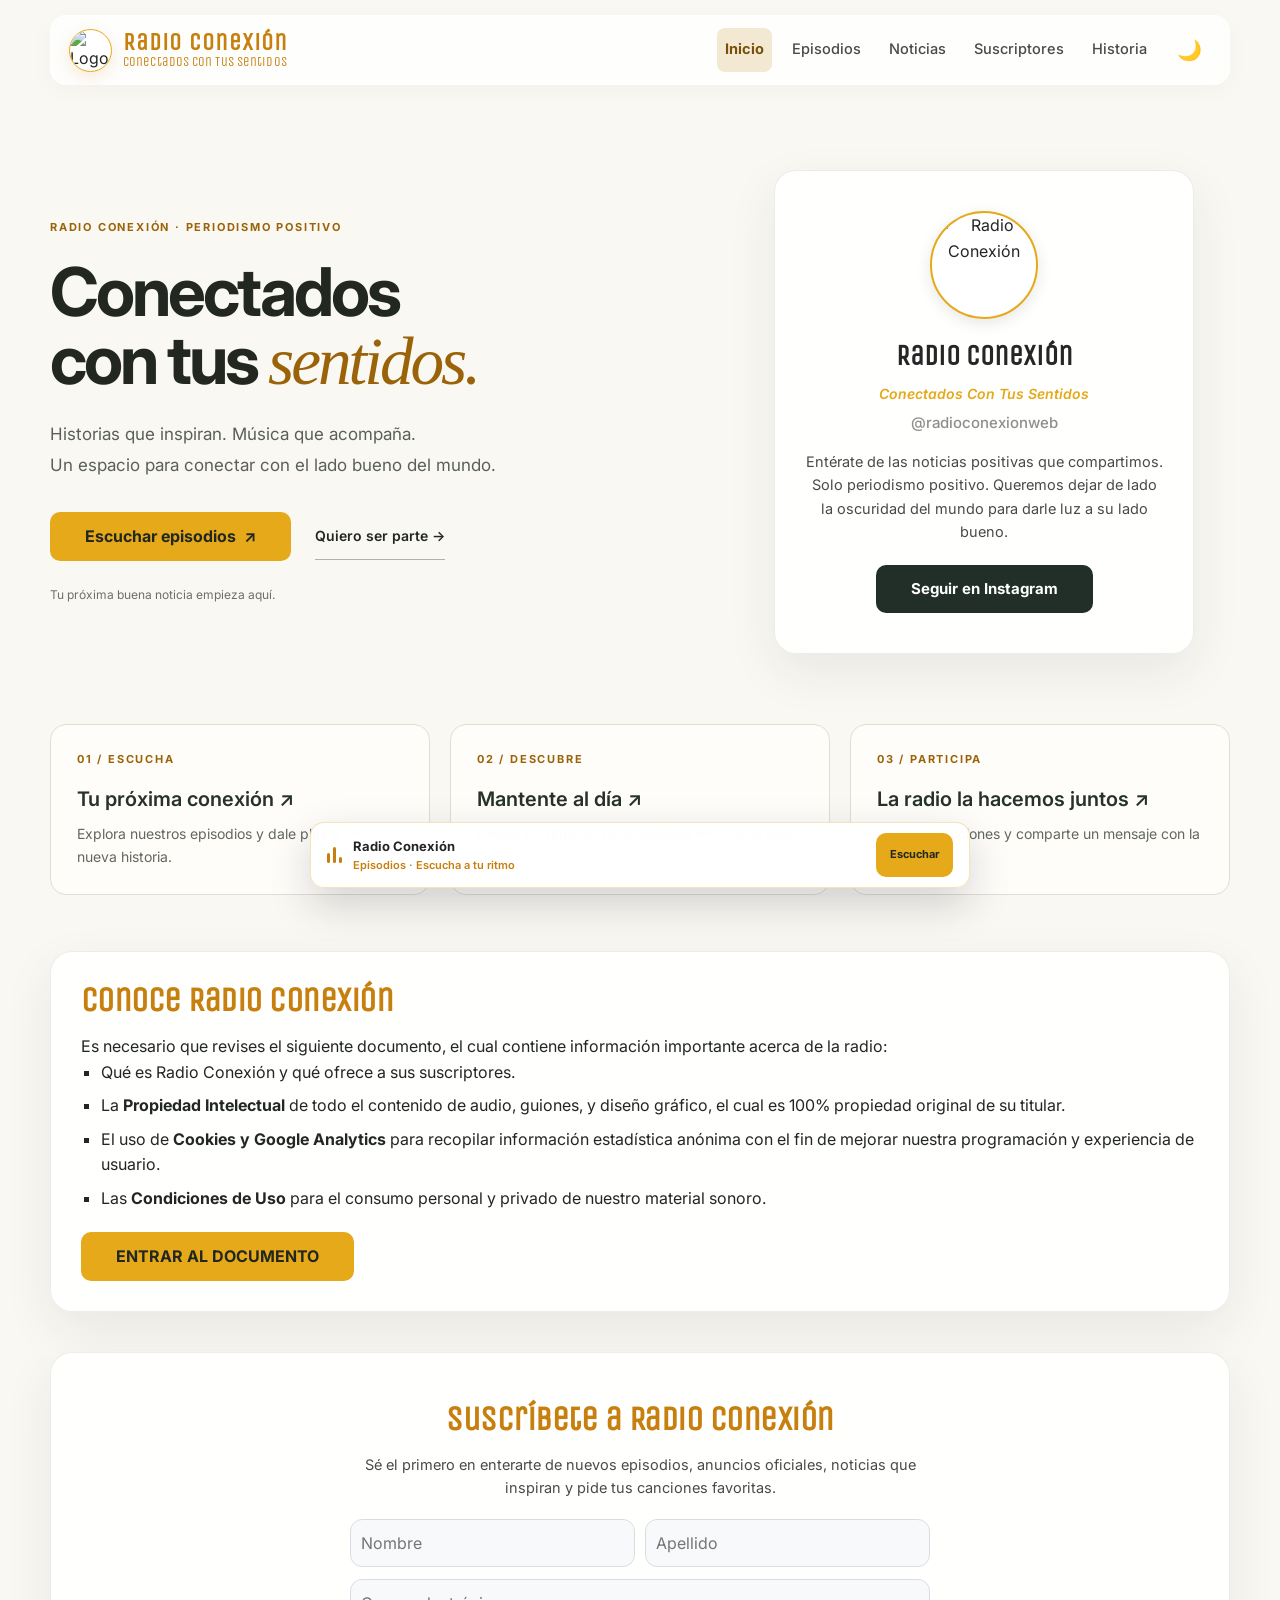
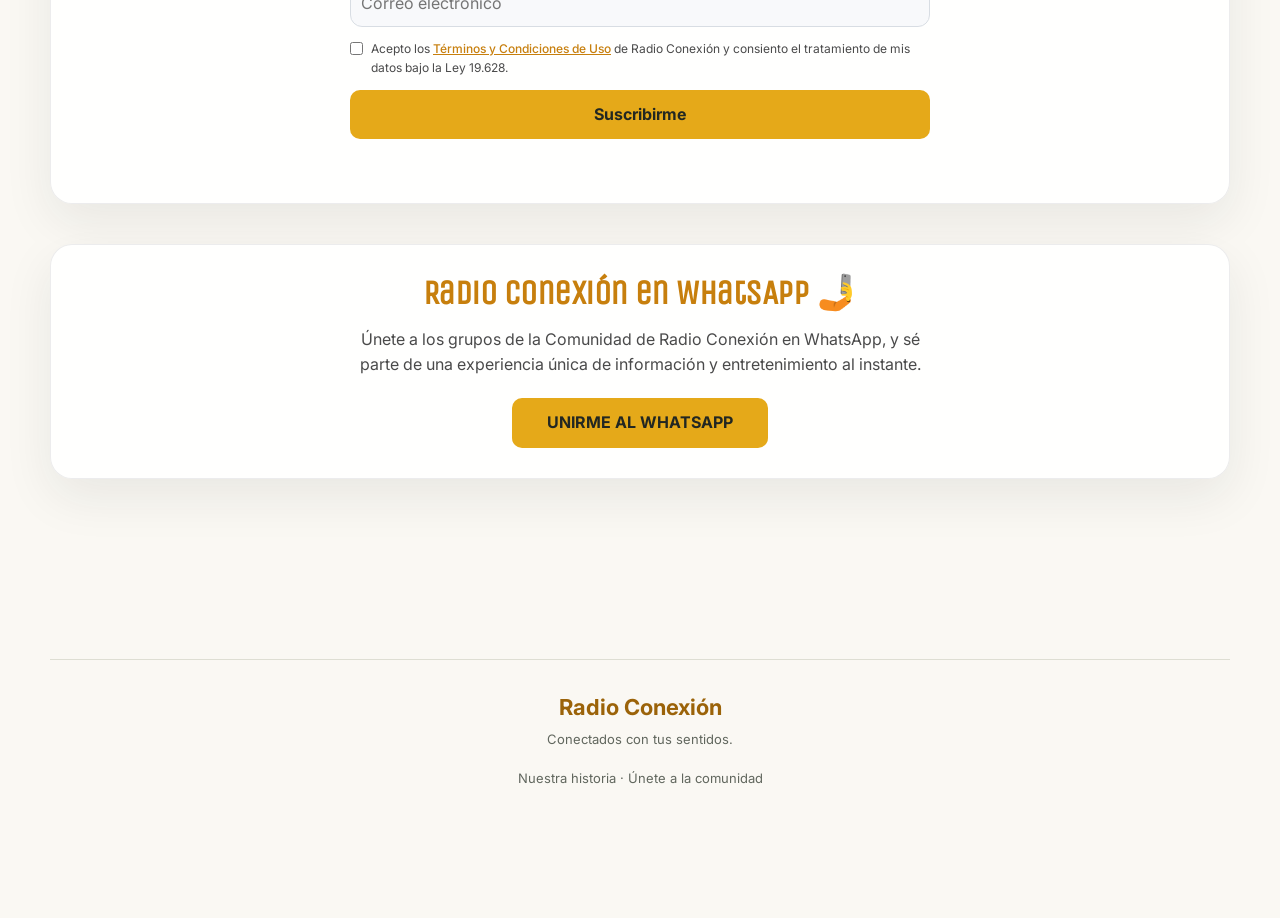
==== commit 2416c035: "Mejora portada, accesibilidad y navegación; elimina encuesta" ====
--- a/index.html
+++ b/index.html
@@ -1,928 +1,626 @@
-<!DOCTYPE html>
-<html lang="es-419" itemscope="" itemtype="http://schema.org/WebPage">
-<head>
-    <link rel="icon" type="image/png" href="https://www.dropbox.com/scl/fi/7h2pubomnn102d1rap4dr/Sin-Texto-versi-n-3D.png?rlkey=nd66shyykgea25m8c6sl2pp5d&st=dg874wjl&raw=1">
-    <meta http-equiv="Content-Type" content="text/html; charset=UTF-8">
-    <meta name="viewport" content="width=device-width, initial-scale=1">
-    <meta http-equiv="X-UA-Compatible" content="IE=edge">
-    <meta name="referrer" content="strict-origin-when-cross-origin">
-    <title>Radio Conexión</title>
-    
-    <!-- Metadatos de Redes Sociales / SEO -->
-    <meta property="og:title" content="Radio Conexión">
-    <meta property="og:type" content="website">
-    <meta property="og:url" content="https://www.radioconexionweb.com/">
-    <meta property="og:description" content="Conoce Radio Conexión. Es necesario que revises el Administrative document, el cual contiene información importante acerca de la radio.">
-    <meta property="og:image" content="https://lh3.googleusercontent.com/sitesv/AA5AbUDMLfl1FN_qeKhwHSTiP-3MEvxltPX9lkIb2MnABBH3yBSGCfvN0QhAY0RLtW1A-efTau9H8n1y8aOH57s8X5yfyWdosvMflFPeA_KyR8a-kYgsJTHNEwwItj9rS7nESRdITnQKLQOmFwoqpsshuupajfaLd-7iQbg1YfG8Ik8LfaiJo_WFpB9s6kTqkFQ=w16383">
-
-    <!-- Carga Segura y Directa de tus Fuentes (Inter y tu tipografía Unica One) -->
-    <link rel="preconnect" href="https://fonts.googleapis.com">
-    <link rel="preconnect" href="https://fonts.gstatic.com" crossorigin>
-    <link href="https://fonts.googleapis.com/css2?family=Inter:wght@400;500;600;700&family=Unica+One&display=swap" rel="stylesheet">
-
-    <!-- ESTILOS PARA TRANSICIONES AL DESPLAZAR (AOS) -->
-    <link rel="stylesheet" href="https://unpkg.com/aos@next/dist/aos.css" />
-
-    <!-- Estilos CSS Base Corregidos -->
-    <style>
-        /* Reset y Variables */
-        * {
-            margin: 0;
-            padding: 0;
-            box-sizing: border-box;
-        }
-
-        body {
-            font-family: 'Inter', sans-serif;
-            background-color: #f5f7f8;
-            color: #1c1c1c;
-            line-height: 1.6;
-            overflow-x: hidden;
-        }
-
-        a {
-            text-decoration: none;
-            color: inherit;
-            transition: all 0.3s ease;
-        }
-
-        .container {
-            max-width: 1280px;
-            margin: 0 auto;
-            padding: 0 20px;
-        }
-
-        /* Títulos en Negrita y con el Color Dorado Corporativo (#c77f0d) */
-        h1, h2, h3, .brand-logo span, .music-box h2 {
-            font-family: 'Unica One', sans-serif;
-            color: #c77f0d;
-            font-weight: bold;
-        }
-
-        /* Botones personalizados */
-        .btn-custom {
-            background-color: #e5a919;
-            color: #1c1c1c;
-            padding: 12px 35px;
-            border-radius: 25px;
-            font-weight: bold;
-            display: inline-block;
-            box-shadow: 0 4px 10px rgba(229, 169, 25, 0.2);
-            transition: all 0.3s ease;
-        }
-
-        .btn-custom:hover {
-            background-color: #b8820a;
-            color: white;
-            transform: translateY(-2px);
-            box-shadow: 0 6px 15px rgba(184, 130, 10, 0.3);
-        }
-
-        /* Cabecera / Navegación Estilo Liquid Glass Flotante Claro (iOS) */
-        header {
-            background-color: rgba(255, 255, 255, 0.7); 
-            backdrop-filter: blur(20px); 
-            -webkit-backdrop-filter: blur(20px);
-            position: sticky;
-            top: 15px; 
-            z-index: 1000;
-            margin: 15px auto 25px auto; 
-            max-width: 1240px; 
-            width: calc(100% - 40px); 
-            border-radius: 30px; 
-            box-shadow: 0 8px 32px rgba(0, 0, 0, 0.06); 
-            border: 1px solid rgba(255, 255, 255, 0.4); 
-            padding: 0 25px; 
-        }
-
-        .nav-wrapper {
-            display: flex;
-            align-items: center;
-            justify-content: space-between;
-            padding: 12px 0;
-        }
-
-        .brand-logo {
-            display: flex;
-            align-items: center;
-            gap: 10px;
-        }
-
-        .brand-logo img {
-            width: 40px;
-            height: 40px;
-            object-fit: cover;
-            border-radius: 50%;
-            background-color: #ffffff;
-            border: 1px solid #e5a919;
-        }
-
-        .brand-logo span {
-            font-size: 24px;
-            color: #c77f0d;
-            letter-spacing: 1px;
-        }
-
-        nav ul {
-            display: flex;
-            list-style: none;
-            gap: 24px;
-            align-items: center;
-        }
-
-        nav ul li a {
-            color: #4a4a4a; 
-            font-size: 0.95rem;
-            font-weight: 500;
-        }
-
-        nav ul li a.active, nav ul li a:hover {
-            color: #c77f0d;
-            font-weight: bold;
-        }
-
-        /* Contenido Principal */
-        main {
-            padding: 20px 0 40px 0;
-        }
-
-        .welcome-section {
-            text-align: center;
-            padding: 40px 0;
-        }
-
-        .welcome-section h1 {
-            font-size: 34pt;
-            line-height: 1.2;
-            margin-bottom: 30px;
-        }
-
-        /* Tarjeta de Presentación Premium */
-        .profile-card {
-            background: #ffffff;
-            border-radius: 16px;
-            padding: 30px;
-            text-align: center;
-            max-width: 420px;
-            margin: 20px auto;
-            box-shadow: 0 10px 20px rgba(0,0,0,0.05);
-            border: 1px solid rgba(255,255,255,0.8);
-            position: relative;
-            overflow: hidden;
-        }
-
-        .profile-card::before {
-            content: '';
-            position: absolute;
-            top: 0;
-            left: 0;
-            right: 0;
-            height: 4px;
-            background-color: #e5a919;
-        }
-
-        .avatar-container {
-            width: 85px;
-            height: 85px;
-            border-radius: 50%;
-            background-color: #ffffff;
-            display: flex;
-            align-items: center;
-            justify-content: center;
-            margin: 0 auto 15px;
-            box-shadow: 0 4px 15px rgba(0, 0, 0, 0.1);
-            overflow: hidden;
-            border: 2px solid #e5a919;
-        }
-
-        .avatar-container img {
-            width: 100%;
-            height: 100%;
-            object-fit: cover;
-        }
-
-        .profile-card h3 {
-            margin: 0 0 4px 0;
-            color: #262626;
-            font-size: 20px;
-            font-weight: 700;
-        }
-
-        .tagline {
-            margin: 0 0 6px 0;
-            color: #e5a919;
-            font-size: 14px;
-            font-weight: 600;
-            font-style: italic;
-        }
-
-        .username {
-            color: #8e8e8e;
-            font-size: 15px;
-            margin-bottom: 15px;
-            display: block;
-            font-weight: 500;
-        }
-
-        .bio-text {
-            color: #4a4a4a;
-            font-size: 14.5px;
-            line-height: 1.6;
-            margin: 0 0 22px 0;
-        }
-
-        .instagram-btn {
-            display: inline-block;
-            background: linear-gradient(45deg, #f09433 0%, #e6683c 25%, #dc2743 50%, #cc2366 75%, #bc1888 100%);
-            color: white;
-            padding: 12px 35px;
-            border-radius: 25px;
-            font-weight: bold;
-            font-size: 15px;
-            box-shadow: 0 4px 12px rgba(220, 39, 67, 0.3);
-        }
-
-        .instagram-btn:hover {
-            transform: translateY(-2px);
-            box-shadow: 0 6px 15px rgba(220, 39, 67, 0.4);
-        }
-
-        /* Divisor */
-        .divider {
-            border: 0;
-            height: 1px;
-            background: #ccc;
-            margin: 40px 0;
-        }
-
-        /* Bloques de Secciones Claras Independientes */
-        .docs-section, .subscription-section, .whatsapp-section, .music-section {
-            background: #ffffff;
-            border-radius: 12px;
-            padding: 30px;
-            box-shadow: 0 4px 15px rgba(0,0,0,0.02);
-            border: 1px solid rgba(207,216,220,0.4);
-            margin-bottom: 40px;
-        }
-
-        /* 🌟 CAMBIA EL VALOR AQUÍ (Menos píxeles = El formulario sube más): */
-        .subscription-section {
-            scroll-margin-top: 176px;
-        }
-
-        .docs-section h2, .subscription-box h2, .whatsapp-section h2, .music-box h2 {
-            font-size: 34px;
-            margin-bottom: 15px;
-        }
-
-        .docs-section p {
-            margin-bottom: 15px;
-        }
-
-        .docs-list {
-            list-style-type: square;
-            padding-left: 20px;
-            line-height: 1.6;
-            margin-bottom: 20px;
-        }
-
-        .docs-list li {
-            margin-bottom: 8px;
-        }
-
-        /* Estilos del área de Suscripción y Música */
-        .subscription-box, .music-box {
-            max-width: 440px;
-            margin: 0 auto;
-        }
-
-        .subscription-box h2, .music-box h2 {
-            text-align: center;
-        }
-
-        .subscription-box p, .music-box p.rc-subtitle {
-            text-align: center;
-            font-size: 14.5px;
-            color: #4a4a4a;
-            margin-bottom: 20px;
-        }
-
-        .form-group, .rc-form-group {
-            display: flex;
-            flex-direction: column;
-            gap: 12px;
-            margin-bottom: 16px;
-            position: relative;
-        }
-
-        .rc-form-group label {
-            display: block;
-            color: #4a4a4a;
-            font-weight: 600;
-            font-size: 13px;
-            text-align: left;
-            margin-bottom: -4px;
-        }
-
-        .form-row {
-            display: flex;
-            gap: 10px;
-        }
-
-        .form-group input[type="text"],
-        .form-group input[type="email"],
-        .rc-form-group input[type="email"],
-        .rc-form-group input[type="text"] {
-            height: 40px;
-            padding: 0 10px;
-            border: 1px solid #cfd8dc;
-            border-radius: 6px;
-            outline: none;
-            font-family: 'Inter', sans-serif;
-            background-color: #f5f7f8;
-            font-size: 14.5px;
-        }
-
-        .form-group input:focus,
-        .rc-form-group input:focus {
-            border-color: #e5a919;
-            background-color: #ffffff;
-        }
-
-        .privacy-row {
-            display: flex;
-            align-items: flex-start;
-            gap: 8px;
-            font-size: 12px;
-            text-align: left;
-            color: #4a4a4a;
-        }
-
-        .privacy-row input[type="checkbox"] {
-            margin-top: 3px;
-            accent-color: #e5a919;
-        }
-
-        .privacy-link {
-            color: #c77f0d;
-            text-decoration: underline;
-            font-weight: 500;
-        }
-
-        .privacy-link:hover {
-            color: #b8820a;
-        }
-
-        /* ALERTAS ESPECÍFICAS DE MÚSICA UNIFICADAS */
-        .rc-success-alert {
-            background-color: #e6f4ea;
-            color: #137333;
-            font-size: 13px;
-            padding: 12px;
-            border-radius: 8px;
-            margin-bottom: 15px;
-            font-weight: 600;
-            text-align: center;
-            border: 1px solid #ceead6;
-        }
-
-        .rc-error-alert {
-            background-color: #fce8e6;
-            color: #c5221f;
-            font-size: 13px;
-            padding: 12px;
-            border-radius: 8px;
-            margin-bottom: 15px;
-            font-weight: 600;
-            text-align: center;
-            border: 1px solid #fad2cf;
-        }
-
-        .rc-search-results-box {
-            position: absolute;
-            top: 70px;
-            left: 0;
-            width: 100%;
-            max-height: 200px;
-            overflow-y: auto;
-            background: #ffffff;
-            border: 1px solid #cfd8dc;
-            border-radius: 6px;
-            z-index: 999;
-            box-shadow: 0 6px 15px rgba(0,0,0,0.06);
-            display: none;
-        }
-
-        .rc-search-item {
-            padding: 10px 12px;
-            text-align: left;
-            font-size: 13.5px;
-            cursor: pointer;
-            border-bottom: 1px solid #f5f7f8;
-            display: flex;
-            align-items: center;
-            overflow: hidden;
-        }
-
-        .rc-search-item:hover {
-            background-color: #f5f7f8;
-            color: #c77f0d;
-        }
-
-        .rc-search-item.no-click {
-            color: #888;
-            cursor: default;
-            padding: 12px;
-        }
-
-        .rc-selected-list-container {
-            border: 1px dashed #cfd8dc;
-            border-radius: 6px;
-            padding: 10px;
-            background: #fafbfc;
-            min-height: 44px;
-        }
-
-        .rc-empty-msg {
-            font-size: 13px;
-            color: #888;
-            margin: 0;
-            font-style: italic;
-            text-align: center;
-            padding: 10px 0;
-        }
-
-        .rc-selected-item-row {
-            display: flex;
-            justify-content: space-between;
-            align-items: center;
-            background: #ffffff;
-            padding: 8px 10px;
-            border-radius: 6px;
-            margin-bottom: 6px;
-            font-size: 13px;
-            border: 1px solid #cfd8dc;
-            border-left: 4px solid #e5a919;
-            overflow: hidden;
-        }
-
-        .rc-selected-item-row button {
-            background: none;
-            border: none;
-            color: #c5221f;
-            font-weight: bold;
-            cursor: pointer;
-            font-size: 15px;
-            padding: 0 4px;
-            flex-shrink: 0;
-        }
-
-        /* Estilos del área de WhatsApp */
-        .whatsapp-section {
-            text-align: center;
-            margin-bottom: 60px;
-        }
-
-        .whatsapp-section p {
-            margin-bottom: 20px;
-            max-width: 600px;
-            margin-left: auto;
-            margin-right: auto;
-            color: #4a4a4a;
-        }
-
-        /* Responsivo */
-        @media (max-width: 768px) {
-            header {
-                top: 10px;
-                margin: 10px auto;
-                width: calc(100% - 20px);
-                padding: 15px;
-                border-radius: 20px;
-            }
-            .nav-wrapper {
-                flex-direction: column;
-                gap: 12px;
-                padding: 5px 0;
-            }
-            nav ul {
-                gap: 15px;
-                flex-wrap: wrap;
-                justify-content: center;
-            }
-            .welcome-section h1, .docs-section h2, .subscription-box h2, .whatsapp-section h2, .music-box h2 {
-                font-size: 24pt;
-            }
-            .form-row {
-                flex-direction: column;
-                gap: 12px;
-            }
-            .form-row input {
-                width: 100% !important;
-            }
-        }
-    </style>
-</head>
-<body dir="ltr">
-
-    <!-- Cabecera / Navegación Principal Estilo Cápsula Glassmorphism -->
-    <header>
-        <div class="nav-wrapper">
-            <div class="brand-logo">
-                <img src="https://www.dropbox.com/scl/fi/7h2pubomnn102d1rap4dr/Sin-Texto-versi-n-3D.png?rlkey=nd66shyykgea25m8c6sl2pp5d&st=dg874wjl&raw=1" alt="Logo Radio Conexión">
-                <span>Radio Conexión</span>
-            </div>
-            <nav>
-                <ul>
-                    <li><a href="index.html" class="active">Página principal</a></li>
-                    <li><a href="episodios.html">Episodios</a></li>
-                    <li><a href="historia.html">Historia</a></li>
-                </ul>
-            </nav>
-        </div>
-    </header>
-
-    <!-- Contenido Principal -->
-    <main class="container">
-        
-        <!-- Sección Bienvenida -->
-        <section class="welcome-section" data-aos="fade-up">
-            <h1>
-                Te damos la bienvenida <br> A <br> Radio Conexión-Conectados con tus sentidos
-            </h1>
-            
-            <!-- Tarjeta de Presentación / Instagram -->
-            <div class="profile-card" data-aos="zoom-in" data-aos-delay="150">
-                <div class="avatar-container">
-                    <img src="https://www.dropbox.com/scl/fi/7h2pubomnn102d1rap4dr/Sin-Texto-versi-n-3D.png?rlkey=nd66shyykgea25m8c6sl2pp5d&amp;raw=1" alt="Radio Conexión">
-                </div>
-                <h3>Radio Conexión</h3>
-                <p class="tagline">Conectados Con Tus Sentidos</p>
-                <span class="username">@radioconexionweb</span>
-                <p class="bio-text">
-                    Entérate de las últimas noticias positivas que compartimos. Solo periodismo positivo. Queremos dejar de lado la oscuridad del mundo para darle luz a su lado bueno.
-                </p>
-                <a href="https://www.instagram.com/radioconexionweb" target="_blank" class="instagram-btn">
-                    Seguir en Instagram
-                </a>
-            </div>
-        </section>
-
-        <hr class="divider">
-
-        <!-- Sección Términos y Documentación -->
-        <section class="docs-section" data-aos="fade-up">
-            <h2>Conoce Radio Conexión</h2>
-            <p>Es necesario que revises el siguiente documento, el cual contiene información importante acerca de la radio:</p>
-            <ul class="docs-list">
-                <li>Qué es Radio Conexión y qué ofrece a sus suscriptores.</li>
-                <li>La <strong>Propiedad Intelectual</strong> de todo el contenido de audio, guiones, y diseño gráfico, el cual es 100% propiedad original de su titular.</li>
-                <li>El uso de <strong>Cookies y Google Analytics</strong> para recopilar información estadística anónima con el fin de mejorar nuestra programación y experiencia de usuario.</li>
-                <li>Las <strong>Condiciones de Uso</strong> para el consumo personal y privado de nuestro material sonoro.</li>
-            </ul>
-            <div style="margin-top: 20px;">
-                <a class="btn-custom" href="https://docs.google.com/document/d/1lDV4lXvJRvKY-jV-HnYbBzAtuWayx_yOnCAoZhyC7Lw/edit?usp=sharing" target="_blank">ENTRAR AL DOCUMENTO</a>
-            </div>
-        </section>
-
-        <!-- SECCIÓN DE SUSCRIPCIÓN INDEPENDIENTE -->
-        <section class="subscription-section" id="subscription-form" data-aos="fade-up">
-            <div class="subscription-box">
-                <h2>Suscríbete a Radio Conexión</h2>
-                <p>Sé el primero en enterarte de nuevos episodios, anuncios oficiales, noticias que inspiran y pide tus canciones favoritas.</p>
-                <form class="form-group" id="radio-subscription-form">
-                    <div class="form-row">
-                        <input type="text" name="nombre" placeholder="Nombre" required style="width: 50%;">
-                        <input type="text" name="apellido" placeholder="Apellido" required style="width: 50%;">
-                    </div>
-                    <input type="email" name="email" placeholder="Correo Electrónico" required>
-                    <div class="privacy-row">
-                        <input type="checkbox" required id="privacy">
-                        <label for="privacy">Acepto los <a href="https://docs.google.com/document/d/1lDV4lXvJRvKY-jV-HnYbBzAtuWayx_yOnCAoZhyC7Lw/edit?usp=sharing" target="_blank" class="privacy-link">Términos y Condiciones de Uso</a> de Radio Conexión y consiento el tratamiento de mis datos bajo la Ley 19.628.</label>
-                    </div>
-                    <button type="submit" class="btn-custom" id="submit-btn" style="border: none; cursor: pointer; width: 100%;">Suscribirme</button>
-                    
-                    <!-- MENSAJE DE ÉXITO -->
-                    <div id="success-message" style="display: none; margin-top: 15px; padding: 12px; background-color: #e6f4ea; color: #137333; border-radius: 8px; font-weight: 600; text-align: center; border: 1px solid #ceead6; font-family: 'Inter', sans-serif;">
-                        ¡Gracias por conectarte! Te has suscrito correctamente. 
-                        <p></p>
-                       📨 Te hemos enviado un correo de bienvenida con toda la información que tienes que saber.
-                    </div>
-
-                    <!-- RECUADRO DE ERROR / YA REGISTRADO -->
-                    <div id="error-message" style="display: none; margin-top: 15px; padding: 12px; background-color: #fce8e6; color: #c5221f; border-radius: 8px; font-weight: 600; text-align: center; border: 1px solid #fad2cf; font-family: 'Inter', sans-serif;">
-                        Este correo electrónico ya se encuentra registrado en nuestra comunidad. ¡Gracias por formar parte de Radio Conexión!
-                    </div>
-                </form>
-
-                <script>
-                    document.getElementById('radio-subscription-form').addEventListener('submit', function(e) {
-                        e.preventDefault(); 
-                        const form = this;
-                        const button = document.getElementById('submit-btn');
-                        const successMessage = document.getElementById('success-message');
-                        const errorMessage = document.getElementById('error-message');
-                        
-                        // Limpiar estados previos
-                        successMessage.style.display = 'none';
-                        errorMessage.style.display = 'none';
-                        button.disabled = true;
-                        button.innerText = 'Procesando...';
-                        
-                        const urlEncodedData = new URLSearchParams(new FormData(form)).toString();
-                        
-                        fetch('https://script.google.com/macros/s/AKfycbxejh-XoI2VurFXIaEUCv1GxK5Ssm7TUw-g9rZ5RZ8bgOeQS0UGsouFsOTCnjodzjen/exec', {
-                            method: 'POST',
-                            headers: { 'Content-Type': 'application/x-www-form-urlencoded' },
-                            body: urlEncodedData
-                        })
-                        .then(response => {
-                            if (!response.ok) throw new Error('Error de servidor');
-                            return response.json();
-                        })
-                        .then(data => {
-                            button.disabled = false;
-                            button.innerText = 'Suscribirme';
-
-                            // Ocultamos los campos del formulario de inmediato para una experiencia limpia
-                            form.querySelector('.form-row').style.display = 'none';
-                            form.querySelector('input[type="email"]').style.display = 'none';
-                            form.querySelector('.privacy-row').style.display = 'none';
-                            button.style.display = 'none';
-
-                            // 📁 TU ENLACE REAL DE LA CARPETA DE RESPALDO:
-                            const linkCarpeta = 'https://drive.google.com/drive/folders/1IBhmKNoRWbFchAWPRr_tiHGqgczcGu1Y?usp=drive_link';
-
-                            if (data.result === 'already_exists') {
-                                // CASO A: YA REGISTRADO -> Oculta el form y muestra el botón dorado de acceso en el bloque rojo
-                                errorMessage.innerHTML = 'Este correo electrónico ya se encuentra registrado en nuestra comunidad. ¡Gracias por formar parte de Radio Conexión! <br><br>' +
-                                    '<a href="' + linkCarpeta + '" target="_blank" class="btn-custom" style="margin-top: 10px; display: inline-block; width: 100%; text-align: center; border: none; cursor: pointer; text-decoration: none;">📁 Acceder a la Carpeta de Episodios</a>';
-                                errorMessage.style.display = 'block';
-                            } else {
-                                // CASO B: NUEVO REGISTRO -> Oculta el form y muestra el botón dorado de acceso en el bloque verde
-                                successMessage.innerHTML = '¡Gracias por conectarte! Te has suscrito correctamente. <p></p>' +
-                                    '📨 Te hemos enviado un correo de bienvenida con toda la información que tienes que saber.<br><br>' +
-                                    '<a href="' + linkCarpeta + '" target="_blank" class="btn-custom" style="margin-top: 10px; display: inline-block; width: 100%; text-align: center; border: none; cursor: pointer; text-decoration: none;">📁 Acceder a la Carpeta de Episodios</a>';
-                                successMessage.style.display = 'block';
-                            }
-                        })
-                        .catch(error => {
-                            console.error('Error:', error);
-                            button.disabled = false;
-                            button.innerText = 'Suscribirme';
-                            alert('Verificando suscripción. Si eres un usuario nuevo, recibirás un correo en breve. Si ya estás registrado, tu estado no cambiará.');
-                        });
-                    });
-                </script>
-            </div>
-        </section>
-
-        <!-- SECCIÓN NUEVA: PEDIR CANCIONES (CON DISEÑO UNIFICADO) -->
-        <section class="music-section" data-aos="fade-up">
-            <div class="music-box">
-                <h2>Pide tus Canciones</h2>
-                <p class="rc-subtitle" id="rc-music-desc">Exclusivo para suscriptores activos. Ingresa tu correo para verificar tu cuenta y buscar cualquier canción del mundo.</p>
-                
-                <!-- PASO 1: MÓDULO DE VERIFICACIÓN -->
-                <div id="rc-step-verification">
-                    <div class="rc-form-group">
-                        <label for="rc-verify-email">Correo Electrónico Registrado</label>
-                        <input type="email" id="rc-verify-email" placeholder="ejemplo@correo.com" required>
-                    </div>
-                    
-                    <div id="rc-error-message" class="rc-error-alert" style="display: none;"></div>
-                    
-                    <button type="button" class="btn-custom" id="rc-btn-verify" style="border: none; cursor: pointer; width: 100%;" onclick="verificarYContinuar()">Verificar mi Suscripción</button>
-                </div>
-
-                <!-- PASO 2: BUSCADOR MUNDIAL Y SELECCIÓN -->
-                <div id="rc-step-selection" style="display: none;">
-                    <p class="rc-success-alert">✓ Cuenta de suscriptor verificada con éxito. Ya puedes buscar y elegir tus temas:</p>
-                    
-                    <div class="rc-form-group search-container">
-                        <label for="rc-music-search">🔍 Buscar cualquier canción o artista existente</label>
-                        <input type="text" id="rc-music-search" placeholder="Ej: Los Prisioneros, Coldplay, Luis Miguel..." oninput="buscarCancionesGlobales()">
-                        <div id="rc-search-results" class="rc-search-results-box"></div>
-                    </div>
-
-                    <div class="rc-form-group">
-                        <label>Tu selección para el próximo episodio (Máximo 3):</label>
-                        <div id="rc-selected-list" class="rc-selected-list-container">
-                            <p class="rc-empty-msg">No has seleccionado ninguna canción aún.</p>
-                        </div>
-                    </div>
-
-                    <button type="button" class="btn-custom" id="rc-btn-send-music" style="border: none; cursor: pointer; width: 100%;" onclick="enviarMisCanciones()" disabled>Enviar mis canciones favoritas</button>
-                </div>
-
-                <!-- PASO 3: MENSAJE DE ÉXITO FINAL -->
-                <div id="rc-music-success-message" style="display: none; text-align: center; padding: 15px 0; font-family: 'Inter', sans-serif;">
-                    <p style="font-size: 18px; color: #c77f0d; font-weight: bold; margin-bottom: 10px;">¡Canciones recibidas!</p>
-                    <p style="font-size: 14.5px; color: #4a4a4a; line-height: 1.45;">Tus solicitudes fueron guardadas en la lista de cabina con éxito. No te pierdas el próximo episodio de Radio Conexión para escucharlas.</p>
-                </div>
-            </div>
-        </section>
-
-        <!-- SECCIÓN DE WHATSAPP INDEPENDIENTE -->
-        <section class="whatsapp-section" data-aos="fade-up">
-            <h2>Radio Conexión en WhatsApp 🤳</h2>
-            <p>Únete a los grupos de la Comunidad de Radio Conexión en WhatsApp, y sé parte de una experiencia única de información y entretenimiento al instante.</p>
-            <a class="btn-custom" href="https://chat.whatsapp.com/GUdqMpy1OGd3mPvrGaleX5" target="_blank">UNIRME AL WHATSAPP</a>
-        </section>
-
-    </main>
-
-    <!-- MOTORES JAVASCRIPT: PETICIONES DE MÚSICA -->
-    <script>
-    let cancionesSeleccionadas = [];
-    let timeoutBusqueda = null;
-    const scriptBaseUrl = 'https://script.google.com/macros/s/AKfycbxejh-XoI2VurFXIaEUCv1GxK5Ssm7TUw-g9rZ5RZ8bgOeQS0UGsouFsOTCnjodzjen/exec';
-
-    function verificarYContinuar() {
-        const email = document.getElementById('rc-verify-email').value.trim();
-        const btn = document.getElementById('rc-btn-verify');
-        const errorBox = document.getElementById('rc-error-message');
-
-        errorBox.style.display = 'none';
-        errorBox.innerText = '';
-
-        if (!email) {
-            errorBox.innerText = 'Por favor, ingresa una dirección de correo electrónico.';
-            errorBox.style.display = 'block';
-            return;
-        }
-
-        btn.innerText = 'Verificando...';
-        btn.disabled = true;
-
-        const datos = new URLSearchParams();
-        datos.append('accion', 'pedir_canciones');
-        datos.append('email', email);
-
-        fetch(scriptBaseUrl, {
-            method: 'POST',
-            body: datos,
-            mode: 'cors',
-            headers: { 'Content-Type': 'application/x-www-form-urlencoded' }
-        })
-        .then(response => response.json())
-        .then(data => {
-            btn.innerText = 'Verificar mi Suscripción';
-            btn.disabled = false;
-
-            if (data.result === "suscrito_valido" || data.result === "success_canciones") {
-                document.getElementById('rc-step-verification').style.display = 'none';
-                document.getElementById('rc-step-selection').style.display = 'block';
-            } else {
-                errorBox.innerHTML = '<strong>Aviso:</strong> El correo ingresado no figura como suscriptor activo. Regístrate primero en nuestro boletín para activar este beneficio.';
-                errorBox.style.display = 'block';
-            }
-        })
-        .catch(error => {
-            console.warn("Validación por contingencia activa");
-            if(email.length > 5 && email.includes('@') && !email.includes('prueba123')) {
-                document.getElementById('rc-step-verification').style.display = 'none';
-                document.getElementById('rc-step-selection').style.display = 'block';
-            } else {
-                btn.innerText = 'Verificar mi Suscripción';
-                btn.disabled = false;
-                errorBox.innerHTML = '<strong>Aviso:</strong> Formato de correo inválido o no registrado en la base de datos de Radio Conexión.';
-                errorBox.style.display = 'block';
-            }
-        });
-    }
-
-    function buscarCancionesGlobales() {
-        const query = document.getElementById('rc-music-search').value.trim();
-        const resultsBox = document.getElementById('rc-search-results');
-        
-        if (!query || query.length < 2) {
-            resultsBox.innerHTML = '';
-            resultsBox.style.display = 'none';
-            return;
-        }
-
-        clearTimeout(timeoutBusqueda);
-        timeoutBusqueda = setTimeout(() => {
-            const url = `https://itunes.apple.com/search?term=${encodeURIComponent(query)}&media=music&entity=song&limit=7&country=CL`;
-
-            fetch(url)
-            .then(response => response.json())
-            .then(data => {
-                resultsBox.innerHTML = '';
-                if (!data.results || data.results.length === 0) {
-                    resultsBox.innerHTML = '<div class="rc-search-item no-click">No se encontraron resultados en el catálogo mundial</div>';
-                    resultsBox.style.display = 'block';
-                    return;
-                }
-
-                data.results.forEach(track => {
-                    const nombreCompleto = `${track.artistName} - ${track.trackName}`;
-                    const item = document.createElement('div');
-                    item.className = 'rc-search-item';
-                    item.innerHTML = `<img src="${track.artworkUrl30}" style="width:24px; height:24px; border-radius:3px; margin-right:8px; vertical-align:middle; flex-shrink:0;"> <span style="white-space:nowrap; overflow:hidden; text-overflow:ellipsis;">${nombreCompleto}</span>`;
-                    item.onclick = () => agregarCancion(nombreCompleto);
-                    resultsBox.appendChild(item);
-                });
-                resultsBox.style.display = 'block';
-            })
-            .catch(err => {
-                console.error("Error consultando catálogo de música:", err);
-            });
-        }, 350);
-    }
-
-    function agregarCancion(cancion) {
-        document.getElementById('rc-music-search').value = '';
-        document.getElementById('rc-search-results').style.display = 'none';
-
-        if (cancionesSeleccionadas.includes(cancion)) {
-            alert('Ya seleccionaste esta canción para tu lista.');
-            return;
-        }
-        if (cancionesSeleccionadas.length >= 3) {
-            alert('Has alcanzado el límite máximo de 3 canciones.');
-            return;
-        }
-
-        cancionesSeleccionadas.push(cancion);
-        actualizarListaSeleccionada();
-    }
-
-    function removerCancion(index) {
-        cancionesSeleccionadas.splice(index, 1);
-        actualizarListaSeleccionada();
-    }
-
-    function actualizarListaSeleccionada() {
-        const container = document.getElementById('rc-selected-list');
-        const btnEnviar = document.getElementById('rc-btn-send-music');
-        container.innerHTML = '';
-
-        if (cancionesSeleccionadas.length === 0) {
-            container.innerHTML = '<p class="rc-empty-msg">No has seleccionado ninguna canción aún.</p>';
-            btnEnviar.disabled = true;
-            return;
-        }
-
-        cancionesSeleccionadas.forEach((cancion, index) => {
-            const row = document.createElement('div');
-            row.className = 'rc-selected-item-row';
-            row.innerHTML = `<span style="overflow:hidden; text-overflow:ellipsis; white-space:nowrap; padding-right:8px;">🎵 ${cancion}</span><button type="button" onclick="removerCancion(${index})">✕</button>`;
-            container.appendChild(row);
-        });
-
-        btnEnviar.disabled = false;
-    }
-
-    function enviarMisCanciones() {
-        const email = document.getElementById('rc-verify-email').value.trim();
-        const btn = document.getElementById('rc-btn-send-music');
-
-        btn.innerText = 'Enviando a cabina...';
-        btn.disabled = true;
-
-        const datos = new URLSearchParams();
-        datos.append('accion', 'pedir_canciones');
-        datos.append('email', email);
-        datos.append('cancion1', cancionesSeleccionadas[0] || '');
-        datos.append('cancion2', cancionesSeleccionadas[1] || '');
-        datos.append('cancion3', cancionesSeleccionadas[2] || '');
-
-        fetch(scriptBaseUrl, {
-            method: 'POST',
-            body: datos,
-            mode: 'no-cors',
-            headers: { 'Content-Type': 'application/x-www-form-urlencoded' }
-        })
-        .then(() => {
-            document.getElementById('rc-step-selection').style.display = 'none';
-            document.getElementById('rc-music-desc').style.display = 'none';
-            document.getElementById('rc-music-success-message').style.display = 'block';
-        })
-        .catch(error => {
-            alert('Error al registrar tus canciones. Revisa tu conexión.');
-            btn.innerText = 'Enviar mis canciones favoritas';
-            btn.disabled = false;
-        });
-    }
-
-    document.addEventListener('click', function(e) {
-        if (!e.target.closest('.search-container')) {
-            const box = document.getElementById('rc-search-results');
-            if(box) box.style.display = 'none';
-        }
-    });
-    </script>
-
-   <!-- MOTOR DE TRANSICIONES CON EFECTO ELÁSTICO (RUBBER BAND) -->
-    <script src="https://unpkg.com/aos@next/dist/aos.js"></script>
-    <script>
-        AOS.init({
-            duration: 900,         // Un toque más lento (0.9s) para que se aprecie la elasticidad
-            once: false,           // Se repite tanto al bajar como al subir
-            mirror: true,          // Permite que se vuelva a estirar si pasas de largo[cite: 3]
-            easing: 'ease-out-back' // 🌟 EL TRUCO: Hace que el elemento pase su posición final y regrese con un rebote elástico
-        });
-    </script>
-</body>+<!DOCTYPE html>
+<html lang="es-419" itemscope="" itemtype="http://schema.org/WebPage">
+<head>
+    <link rel="icon" type="image/png" href="https://www.dropbox.com/scl/fi/7h2pubomnn102d1rap4dr/Sin-Texto-versi-n-3D.png?rlkey=nd66shyykgea25m8c6sl2pp5d&st=dg874wjl&raw=1">
+    <meta http-equiv="Content-Type" content="text/html; charset=UTF-8">
+    <meta name="viewport" content="width=device-width, initial-scale=1">
+    <meta http-equiv="X-UA-Compatible" content="IE=edge">
+    <meta name="referrer" content="strict-origin-when-cross-origin">
+    <meta name="theme-color" content="#d99614">
+    <title>Radio Conexión - Conectados Con Tus Sentidos</title>
+
+    <meta property="og:title" content="Radio Conexión">
+    <meta property="og:type" content="website">
+    <meta property="og:url" content="https://www.radioconexionweb.com/">
+
+    <meta property="og:image" content="https://lh3.googleusercontent.com/sitesv/AA5AbUDMLfl1FN_qeKhwHSTiP-3MEvxltPX9lkIb2MnABBH3yBSGCfvN0QhAY0RLtW1A-efTau9H8n1y8aOH57s8X5yfyWdosvMflFPeA_KyR8a-kYgsJTHNEwwItj9rS7nESRdITnQKLQOmFwoqpsshuupajfaLd-7iQbg1YfG8Ik8LfaiJo_WFpB9s6kTqkFQ=w16383">
+
+    <link rel="preconnect" href="https://fonts.googleapis.com">
+    <link rel="preconnect" href="https://fonts.gstatic.com" crossorigin>
+    <link href="https://fonts.googleapis.com/css2?family=Inter:wght@400;500;600;700&family=Unica+One&display=swap" rel="stylesheet">
+
+    <style>
+        * { margin: 0; padding: 0; box-sizing: border-box; }
+        body { font-family: 'Inter', sans-serif; background-color: #f5f7f8; color: #1c1c1c; line-height: 1.6; overflow-x: hidden; transition: background-color 0.3s, color 0.3s; }
+        a { text-decoration: none; color: inherit; transition: all 0.3s ease; }
+        .container { max-width: 1280px; margin: 0 auto; padding: 0 20px 120px 20px; }
+
+        h1, h2, h3, .brand-title, .music-box h2 { font-family: 'Unica One', sans-serif; color: #c77f0d; font-weight: bold; }
+
+        .btn-custom {
+            background-color: #e5a919; color: #1c1c1c; padding: 12px 35px; border-radius: 25px;
+            font-weight: bold; display: inline-block; box-shadow: 0 4px 10px rgba(229, 169, 25, 0.2); transition: all 0.3s ease;
+        }
+        .btn-custom:hover { background-color: #b8820a; color: white; transform: translateY(-2px); box-shadow: 0 6px 15px rgba(184, 130, 10, 0.3); }
+
+        header {
+            background-color: rgba(255, 255, 255, 0.7); backdrop-filter: blur(20px); -webkit-backdrop-filter: blur(20px);
+            position: sticky; top: 15px; z-index: 1000; margin: 15px auto 25px auto; max-width: 1240px;
+            width: calc(100% - 40px); border-radius: 30px; box-shadow: 0 8px 32px rgba(0, 0, 0, 0.06);
+            border: 1px solid rgba(255, 255, 255, 0.4); padding: 0 25px; transition: background-color 0.3s;
+        }
+        .nav-wrapper { display: flex; align-items: center; justify-content: space-between; padding: 12px 0; flex-wrap: wrap; }
+        .brand-logo { display: flex; align-items: center; gap: 12px; }
+        .brand-logo img { width: 40px; height: 40px; object-fit: cover; border-radius: 50%; background-color: #ffffff; border: 1px solid #e5a919; flex-shrink: 0; }
+        .brand-text { display: flex; flex-direction: column; justify-content: center; line-height: 0.98; }
+        .brand-title { font-size: 24px; color: #c77f0d; letter-spacing: 1px; }
+        .brand-tagline { font-family: 'Unica One', sans-serif; font-size: 24px; letter-spacing: 1px; text-transform: none; color: #c77f0d; font-weight: 400; margin-top: 2px; white-space: nowrap; }
+
+        nav ul { display: flex; list-style: none; gap: 24px; align-items: center; }
+        nav ul li a { color: #4a4a4a; font-size: 0.95rem; font-weight: 500; }
+        nav ul li a.active, nav ul li a:hover { color: #c77f0d; font-weight: bold; }
+
+        .dark-btn { background: none; border: none; cursor: pointer; font-size: 20px; line-height: 1; padding: 4px 8px; border-radius: 50%; }
+        .mobile-menu-btn { display: none; background: none; border: none; font-size: 26px; color: #c77f0d; cursor: pointer; width: 30px; text-align: center; }
+
+        body.dark-mode { background-color: #121212 !important; color: #f5f7f8 !important; }
+        body.dark-mode header,
+        body.dark-mode .docs-section,
+        body.dark-mode .subscription-section,
+        body.dark-mode .whatsapp-section,
+        body.dark-mode .profile-card,
+        body.dark-mode .sticky-player-bar {
+            background: rgba(28, 28, 28, 0.85) !important;
+            border-color: rgba(255, 255, 255, 0.1) !important; color: #e0e0e0 !important;
+        }
+        body.dark-mode p, body.dark-mode nav ul li a, body.dark-mode .username, body.dark-mode .docs-list { color: #bbbbbb !important; }
+        body.dark-mode .brand-tagline { color: #e5a919 !important; }
+        body.dark-mode nav ul li a.active { color: #e5a919 !important; }
+        body.dark-mode .profile-card h3 { color: #ffffff !important; }
+
+        main { padding: 20px 0 40px 0; }
+        .welcome-section { text-align: center; padding: 40px 0; }
+        .welcome-section h1 { font-size: 34pt; line-height: 1.2; margin-bottom: 30px; }
+
+        .profile-card {
+            background: #ffffff; border-radius: 16px; padding: 30px; text-align: center; max-width: 420px;
+            margin: 20px auto; box-shadow: 0 10px 20px rgba(0,0,0,0.05); border: 1px solid rgba(255,255,255,0.8);
+            position: relative; overflow: hidden;
+        }
+        .profile-card::before { content: ''; position: absolute; top: 0; left: 0; right: 0; height: 4px; background-color: #e5a919; }
+        .avatar-container { width: 85px; height: 85px; border-radius: 50%; background-color: #ffffff; display: flex; align-items: center; justify-content: center; margin: 0 auto 15px; box-shadow: 0 4px 15px rgba(0, 0, 0, 0.1); overflow: hidden; border: 2px solid #e5a919; }
+        .avatar-container img { width: 100%; height: 100%; object-fit: cover; }
+        .profile-card h3 { margin: 0 0 4px 0; color: #262626; font-size: 20px; font-weight: 700; }
+        .tagline { margin: 0 0 6px 0; color: #e5a919; font-size: 14px; font-weight: 600; font-style: italic; }
+        .username { color: #8e8e8e; font-size: 15px; margin-bottom: 15px; display: block; font-weight: 500; }
+        .bio-text { color: #4a4a4a; font-size: 14.5px; line-height: 1.6; margin: 0 0 22px 0; }
+        .instagram-btn { display: inline-block; background: linear-gradient(45deg, #f09433 0%, #e6683c 25%, #dc2743 50%, #cc2366 75%, #bc1888 100%); color: white; padding: 12px 35px; border-radius: 25px; font-weight: bold; font-size: 15px; box-shadow: 0 4px 12px rgba(220, 39, 67, 0.3); }
+
+        .divider { border: 0; height: 1px; background: #ccc; margin: 40px 0; }
+
+        .docs-section, .subscription-section, .whatsapp-section {
+            background: #ffffff; border-radius: 12px; padding: 30px; box-shadow: 0 4px 15px rgba(0,0,0,0.02);
+            border: 1px solid rgba(207,216,220,0.4); margin-bottom: 40px;
+        }
+        .subscription-section { scroll-margin-top: 176px; }
+        .docs-section h2, .subscription-box h2, .whatsapp-section h2 { font-size: 34px; margin-bottom: 15px; }
+        .docs-list { list-style-type: square; padding-left: 20px; line-height: 1.6; margin-bottom: 20px; }
+        .docs-list li { margin-bottom: 8px; }
+
+        .subscription-box { max-width: 440px; margin: 0 auto; text-align: center; }
+        .subscription-box p { font-size: 14.5px; color: #4a4a4a; margin-bottom: 20px; }
+
+        .form-group { display: flex; flex-direction: column; gap: 12px; margin-bottom: 16px; position: relative; }
+        .form-row { display: flex; gap: 10px; }
+        .form-group input[type="text"], .form-group input[type="email"] {
+            height: 40px; padding: 0 10px; border: 1px solid #cfd8dc; border-radius: 6px; outline: none; font-family: 'Inter', sans-serif; background-color: #f5f7f8; font-size: 14.5px;
+        }
+        .form-group input:focus { border-color: #e5a919; background-color: #ffffff; }
+
+        .privacy-row { display: flex; align-items: flex-start; gap: 8px; font-size: 12px; text-align: left; color: #4a4a4a; }
+        .privacy-row input[type="checkbox"] { margin-top: 3px; accent-color: #e5a919; }
+        .privacy-link { color: #c77f0d; text-decoration: underline; font-weight: 500; }
+
+        .whatsapp-section { text-align: center; margin-bottom: 60px; }
+        .whatsapp-section p { margin-bottom: 20px; max-width: 600px; margin-left: auto; margin-right: auto; color: #4a4a4a; }
+
+        .sticky-player-bar {
+            position: fixed; bottom: 20px; left: 50%; transform: translateX(-50%); width: calc(100% - 30px); max-width: 600px;
+            background: rgba(255, 255, 255, 0.95); backdrop-filter: blur(15px); -webkit-backdrop-filter: blur(15px);
+            border: 1px solid rgba(229, 169, 25, 0.4); box-shadow: 0 10px 30px rgba(0, 0, 0, 0.15); border-radius: 20px;
+            padding: 10px 16px; display: flex; align-items: center; justify-content: space-between; z-index: 9999;
+        }
+        .player-info { display: flex; align-items: center; gap: 10px; overflow: hidden; }
+        .player-text { overflow: hidden; white-space: nowrap; text-overflow: ellipsis; }
+        .player-text strong { display: block; font-size: 13px; }
+        .player-text small { color: #c77f0d; font-size: 11px; font-weight: 600; display: block; overflow: hidden; text-overflow: ellipsis; }
+        .equalizer-icon { display: flex; align-items: flex-end; gap: 3px; width: 16px; height: 16px; flex-shrink: 0; }
+        .equalizer-icon span { width: 3px; background-color: #c77f0d; border-radius: 2px; animation: bounce 1.2s infinite ease-in-out; }
+        .equalizer-icon span:nth-child(1) { height: 60%; animation-delay: -0.4s; }
+        .equalizer-icon span:nth-child(2) { height: 100%; animation-delay: -0.2s; }
+        .equalizer-icon span:nth-child(3) { height: 40%; animation-delay: 0s; }
+        @keyframes bounce { 0%, 100% { transform: scaleY(0.4); } 50% { transform: scaleY(1); } }
+
+        @media (max-width: 768px) {
+            header { top: 10px; margin: 10px auto; width: calc(100% - 20px); padding: 12px 20px; border-radius: 20px; }
+            .mobile-menu-btn { display: block; }
+            nav#nav-menu { display: none; width: 100%; margin-top: 10px; padding-top: 10px; border-top: 1px solid rgba(0,0,0,0.08); }
+            nav#nav-menu.nav-open { display: block !important; }
+            nav ul { flex-direction: column; gap: 12px; align-items: center; padding: 5px 0; }
+            .welcome-section h1, .docs-section h2, .subscription-box h2, .whatsapp-section h2 { font-size: 24pt; }
+            .form-row { flex-direction: column; gap: 12px; }
+            .form-row input { width: 100% !important; }
+        }
+    </style>
+<style>
+
+        /* ===== Radio Conexión UI Refresh 2026 ===== */
+        :root {
+            --rc-gold: #d99614;
+            --rc-gold-2: #f1b72b;
+            --rc-ink: #17191d;
+            --rc-muted: #667085;
+            --rc-bg: #f4f6f8;
+            --rc-card: rgba(255,255,255,.92);
+            --rc-border: rgba(20, 24, 31, .08);
+            --rc-shadow: 0 18px 50px rgba(28, 34, 44, .08);
+            --rc-radius: 22px;
+        }
+
+        html { scroll-behavior: smooth; }
+        body {
+            background:
+                radial-gradient(circle at 8% 0%, rgba(229,169,25,.11), transparent 27rem),
+                radial-gradient(circle at 100% 18%, rgba(199,127,13,.07), transparent 24rem),
+                var(--rc-bg);
+            min-height: 100vh;
+        }
+        body::before {
+            content: '';
+            position: fixed;
+            inset: 0;
+            pointer-events: none;
+            opacity: .22;
+            background-image: linear-gradient(rgba(255,255,255,.25) 1px, transparent 1px), linear-gradient(90deg, rgba(255,255,255,.25) 1px, transparent 1px);
+            background-size: 38px 38px;
+            mask-image: linear-gradient(to bottom, black, transparent 55%);
+            z-index: -1;
+        }
+        ::selection { background: rgba(229,169,25,.28); color: var(--rc-ink); }
+        :focus-visible { outline: 3px solid rgba(229,169,25,.55); outline-offset: 3px; border-radius: 8px; }
+
+        .container { width: min(100% - 28px, 1180px); padding-left: 0; padding-right: 0; }
+        main { animation: rcPageIn .48s cubic-bezier(.2,.8,.2,1) both; }
+        @keyframes rcPageIn { from { opacity: 0; transform: translateY(8px); } to { opacity: 1; transform: none; } }
+
+        header {
+            top: 12px;
+            width: min(calc(100% - 28px), 1180px);
+            padding: 0 18px;
+            background: rgba(255,255,255,.78);
+            border: 1px solid rgba(255,255,255,.72);
+            border-radius: 24px;
+            box-shadow: 0 12px 35px rgba(20,24,31,.08);
+        }
+        .nav-wrapper { min-height: 64px; }
+        .brand-logo { gap: 11px; }
+        .brand-logo img {
+            width: 43px; height: 43px;
+            box-shadow: 0 5px 16px rgba(199,127,13,.16);
+        }
+        .brand-title { font-size: clamp(19px, 2.3vw, 24px); white-space: nowrap; }
+        .brand-tagline { font-size: clamp(19px, 2.3vw, 24px); letter-spacing: 1px; }
+        nav ul { gap: 6px; }
+        nav ul li a {
+            display: inline-flex;
+            align-items: center;
+            min-height: 40px;
+            padding: 8px 12px;
+            border-radius: 12px;
+            font-size: .91rem;
+            transition: background .2s ease, color .2s ease, transform .2s ease;
+        }
+        nav ul li a:hover { background: rgba(229,169,25,.10); transform: translateY(-1px); }
+        nav ul li a.active { background: rgba(229,169,25,.14); color: #a96500; }
+        .dark-btn, .mobile-menu-btn {
+            min-width: 42px; min-height: 42px;
+            place-items: center;
+            border-radius: 12px;
+            transition: background .2s ease, transform .2s ease;
+        }
+        .dark-btn { display: inline-grid; }
+        .mobile-menu-btn { display: none; }
+        .dark-btn:hover, .mobile-menu-btn:hover { background: rgba(229,169,25,.12); transform: scale(1.04); }
+
+        .welcome-section { padding-top: 52px; }
+        .welcome-section h1,
+        .page-title-section h1,
+        .history-section h1,
+        .founder-section h2,
+        .docs-section h2,
+        .subscription-box h2,
+        .whatsapp-section h2,
+        .music-section h2 {
+            letter-spacing: -.015em;
+            line-height: 1.08;
+            text-wrap: balance;
+        }
+        .welcome-section h1 { font-size: clamp(2.25rem, 6vw, 4.2rem) !important; max-width: 900px; margin-inline: auto; }
+        .page-title-section h1, .history-section h1, .founder-section h2, .music-section h2 { font-size: clamp(2rem, 4vw, 3rem) !important; }
+
+        .profile-card,
+        .docs-section, .subscription-section, .whatsapp-section,
+        .page-title-section, .history-section, .founder-section, .music-section {
+            border-radius: var(--rc-radius) !important;
+            border: 1px solid var(--rc-border) !important;
+            box-shadow: var(--rc-shadow) !important;
+            background: var(--rc-card) !important;
+            backdrop-filter: blur(10px);
+            -webkit-backdrop-filter: blur(10px);
+        }
+        .profile-card, .news-card {
+            transition: transform .25s ease, box-shadow .25s ease, border-color .25s ease;
+        }
+        .profile-card:hover { transform: translateY(-4px); box-shadow: 0 24px 60px rgba(28,34,44,.12) !important; }
+        .avatar-container { width: 96px; height: 96px; }
+        .divider { opacity: .45; max-width: 900px; margin-inline: auto; }
+
+        .btn-custom {
+            background: linear-gradient(135deg, var(--rc-gold-2), var(--rc-gold));
+            color: #1a160c;
+            border: 0;
+            border-radius: 999px;
+            min-height: 44px;
+            display: inline-flex;
+            align-items: center;
+            justify-content: center;
+            gap: 8px;
+            box-shadow: 0 8px 22px rgba(199,127,13,.20);
+            transition: transform .2s ease, box-shadow .2s ease, filter .2s ease;
+        }
+        .btn-custom:hover { transform: translateY(-2px); box-shadow: 0 12px 28px rgba(199,127,13,.28); filter: saturate(1.06); }
+        .btn-custom:active { transform: translateY(0) scale(.98); }
+        .btn-custom:disabled { opacity: .55; cursor: not-allowed; transform: none; box-shadow: none; }
+
+        input, textarea, select, .input-privado {
+            border-radius: 12px !important;
+            border: 1px solid #d8dde3 !important;
+            background: rgba(248,249,251,.88) !important;
+            transition: border-color .2s ease, box-shadow .2s ease, background .2s ease;
+        }
+        input:focus, textarea:focus, select:focus, .input-privado:focus {
+            border-color: var(--rc-gold) !important;
+            box-shadow: 0 0 0 4px rgba(229,169,25,.12);
+            background: #fff !important;
+        }
+        input, textarea, button { font: inherit; }
+
+        .news-grid { gap: 16px; }
+        .news-card {
+            border-radius: 18px !important;
+            padding: 22px !important;
+            border: 1px solid var(--rc-border) !important;
+            box-shadow: 0 10px 28px rgba(28,34,44,.055) !important;
+        }
+        .news-card:hover { transform: translateY(-5px); border-color: rgba(229,169,25,.30) !important; box-shadow: 0 18px 38px rgba(28,34,44,.10) !important; }
+
+        .sticky-player-bar {
+            bottom: max(14px, env(safe-area-inset-bottom));
+            max-width: 660px;
+            border-radius: 18px;
+            border: 1px solid rgba(229,169,25,.32);
+            box-shadow: 0 16px 42px rgba(20,24,31,.18);
+            animation: rcPlayerIn .55s .18s cubic-bezier(.2,.8,.2,1) both;
+        }
+        @keyframes rcPlayerIn { from { opacity: 0; transform: translate(-50%, 14px); } to { opacity: 1; transform: translate(-50%, 0); } }
+
+        body.dark-mode {
+            --rc-bg: #101216;
+            --rc-card: rgba(25,28,33,.92);
+            --rc-border: rgba(255,255,255,.08);
+            --rc-ink: #f4f5f7;
+            --rc-muted: #a9b0bb;
+            background:
+                radial-gradient(circle at 8% 0%, rgba(229,169,25,.10), transparent 27rem),
+                radial-gradient(circle at 100% 18%, rgba(199,127,13,.08), transparent 24rem),
+                var(--rc-bg) !important;
+        }
+        body.dark-mode header { background: rgba(22,24,28,.82) !important; border-color: rgba(255,255,255,.08) !important; }
+        body.dark-mode nav ul li a.active { background: rgba(229,169,25,.16); }
+        body.dark-mode input, body.dark-mode textarea, body.dark-mode select, body.dark-mode .input-privado { background: #171a1f !important; color: #f4f5f7; border-color: #343941 !important; }
+        body.dark-mode input:focus, body.dark-mode textarea:focus { background: #1b1e24 !important; }
+        body.dark-mode .news-card { background: var(--rc-card) !important; }
+
+        @media (max-width: 768px) {
+            .container { width: min(100% - 20px, 1180px); padding-bottom: 110px; }
+            header { top: 8px; width: calc(100% - 16px); margin: 8px auto 18px; border-radius: 18px; padding: 7px 12px; }
+            .nav-wrapper { min-height: 54px; padding: 0; }
+            .brand-logo img { width: 38px; height: 38px; }
+            .brand-title { font-size: 18px; }
+            .brand-tagline { font-size: 18px; }
+            .mobile-menu-btn { display: inline-grid !important; border: 0; background: transparent; }
+            nav#nav-menu {
+                display: grid !important;
+                grid-template-rows: 0fr;
+                opacity: 0;
+                width: 100%;
+                margin-top: 0;
+                padding-top: 0;
+                border-top: 0;
+                overflow: hidden;
+                transition: grid-template-rows .3s ease, opacity .25s ease, margin .3s ease, padding .3s ease;
+            }
+            nav#nav-menu > ul { min-height: 0; overflow: hidden; }
+            nav#nav-menu.nav-open { grid-template-rows: 1fr; opacity: 1; margin-top: 8px; padding-top: 8px; border-top: 1px solid rgba(0,0,0,.08); }
+            body.dark-mode nav#nav-menu.nav-open { border-top-color: rgba(255,255,255,.08); }
+            nav ul { gap: 5px; align-items: stretch; padding: 4px 0 7px; }
+            nav ul li a { width: 100%; justify-content: center; min-height: 42px; }
+            nav ul li:last-child { display: flex; justify-content: center; }
+            .welcome-section { padding: 35px 0 28px; }
+            .welcome-section h1 { font-size: clamp(2rem, 10vw, 3rem) !important; }
+            .profile-card, .docs-section, .subscription-section, .whatsapp-section,
+            .page-title-section, .history-section, .founder-section, .music-section { padding: 24px 18px !important; }
+            .sticky-player-bar { width: calc(100% - 16px); padding: 9px 10px; gap: 8px; }
+            .sticky-player-bar .btn-custom { padding-inline: 13px !important; flex-shrink: 0; }
+            .player-text strong { font-size: 12px; }
+            .player-text small { max-width: 46vw; }
+            .form-row { flex-direction: column; }
+            .form-row input { width: 100% !important; }
+        }
+        @media (max-width: 390px) {
+            .brand-title { font-size: 16px; }
+            .brand-tagline { font-size: 16px; letter-spacing: 1px; }
+            .player-text small { max-width: 40vw; }
+        }
+        @media (prefers-reduced-motion: reduce) {
+            html { scroll-behavior: auto; }
+            *, *::before, *::after { animation-duration: .01ms !important; animation-iteration-count: 1 !important; transition-duration: .01ms !important; }
+        }
+
+    </style>
+    <script>
+        try {
+            const savedTheme = localStorage.getItem('theme');
+            if (savedTheme === 'dark') document.documentElement.classList.add('rc-dark-preload');
+        } catch(e) {}
+    </script>
+    <style>html.rc-dark-preload body{background:#101216!important}</style>
+    <meta name="description" content="Periodismo positivo, historias que inspiran y música. Escucha Radio Conexión y forma parte de nuestra comunidad.">
+    <meta property="og:description" content="Periodismo positivo, historias que inspiran y música. Escucha Radio Conexión y forma parte de nuestra comunidad.">
+    <link rel="stylesheet" href="assets/site.css">
+    <link rel="manifest" href="manifest.json">
+    <script src="assets/site.js" defer></script>
+</head>
+<body dir="ltr">
+
+    <header id="main-header">
+        <div class="nav-wrapper">
+            <a class="brand-logo" href="inicio.html" aria-label="Radio Conexión, ir al inicio">
+                <img src="https://www.dropbox.com/scl/fi/7h2pubomnn102d1rap4dr/Sin-Texto-versi-n-3D.png?rlkey=nd66shyykgea25m8c6sl2pp5d&st=dg874wjl&raw=1" alt="Logo Radio Conexión">
+                <div class="brand-text">
+                    <span class="brand-title">Radio Conexión</span>
+                    <span class="brand-tagline">Conectados Con Tus Sentidos</span>
+                </div>
+            </a>
+
+            <button type="button" class="mobile-menu-btn" id="menu-toggle" aria-label="Abrir menú de navegación" aria-controls="nav-menu" aria-expanded="false">☰</button>
+
+            <nav id="nav-menu">
+                <ul>
+                    <li><a href="inicio.html" class="active" aria-current="page">Inicio</a></li>
+                    <li><a href="episodios.html">Episodios</a></li>
+                    <li><a href="noticias.html">Noticias</a></li>
+                    <li><a href="suscriptores.html">Suscriptores</a></li>
+                    <li><a href="historia.html">Historia</a></li>
+                    <li><button type="button" id="dark-mode-toggle" class="dark-btn" aria-label="Cambiar modo de color" title="Cambiar modo claro/oscuro">🌙</button></li>
+                </ul>
+            </nav>
+        </div>
+    </header>
+
+    <main class="container" id="contenido" tabindex="-1">
+        <section class="welcome-section">
+            <div class="hero-copy"><span class="eyebrow">RADIO CONEXIÓN · PERIODISMO POSITIVO</span><h1>Conectados<br>con tus <em>sentidos.</em></h1><p class="hero-intro">Historias que inspiran. Música que acompaña.<br>Un espacio para conectar con el lado bueno del mundo.</p><div class="hero-actions"><a class="btn-custom" href="episodios.html">Escuchar episodios <span aria-hidden="true">↗</span></a><a class="hero-secondary" href="#subscription-form">Quiero ser parte <span aria-hidden="true">→</span></a></div><p class="hero-note">Tu próxima buena noticia empieza aquí.</p></div>
+
+            <div class="profile-card">
+                <div class="avatar-container">
+                    <img src="https://www.dropbox.com/scl/fi/7h2pubomnn102d1rap4dr/Sin-Texto-versi-n-3D.png?rlkey=nd66shyykgea25m8c6sl2pp5d&raw=1" alt="Radio Conexión">
+                </div>
+                <h3>Radio Conexión</h3>
+                <p class="tagline">Conectados Con Tus Sentidos</p>
+                <span class="username">@radioconexionweb</span>
+                <p class="bio-text">Entérate de las noticias positivas que compartimos. Solo periodismo positivo. Queremos dejar de lado la oscuridad del mundo para darle luz a su lado bueno.</p>
+                <a href="https://www.instagram.com/radioconexionweb" target="_blank" class="instagram-btn" rel="noopener noreferrer">Seguir en Instagram</a>
+            </div>
+        </section>
+
+        <div class="explore-grid"><a href="episodios.html"><span class="eyebrow">01 / ESCUCHA</span><h2>Tu próxima conexión <span aria-hidden="true">↗</span></h2><p>Explora nuestros episodios y dale play a una nueva historia.</p></a><a href="noticias.html"><span class="eyebrow">02 / DESCUBRE</span><h2>Mantente al día <span aria-hidden="true">↗</span></h2><p>Revisa los titulares de actualidad en un solo lugar.</p></a><a href="suscriptores.html"><span class="eyebrow">03 / PARTICIPA</span><h2>La radio la hacemos juntos <span aria-hidden="true">↗</span></h2><p>Pide tus canciones y comparte un mensaje con la cabina.</p></a></div>
+
+        <section class="docs-section">
+            <h2>Conoce Radio Conexión</h2>
+            <p>Es necesario que revises el siguiente documento, el cual contiene información importante acerca de la radio:</p>
+            <ul class="docs-list">
+                <li>Qué es Radio Conexión y qué ofrece a sus suscriptores.</li>
+                <li>La <strong>Propiedad Intelectual</strong> de todo el contenido de audio, guiones, y diseño gráfico, el cual es 100% propiedad original de su titular.</li>
+                <li>El uso de <strong>Cookies y Google Analytics</strong> para recopilar información estadística anónima con el fin de mejorar nuestra programación y experiencia de usuario.</li>
+                <li>Las <strong>Condiciones de Uso</strong> para el consumo personal y privado de nuestro material sonoro.</li>
+            </ul>
+            <div style="margin-top: 20px;">
+                <a class="btn-custom" href="https://docs.google.com/document/d/1lDV4lXvJRvKY-jV-HnYbBzAtuWayx_yOnCAoZhyC7Lw/edit?usp=sharing" target="_blank" rel="noopener noreferrer">ENTRAR AL DOCUMENTO</a>
+            </div>
+        </section>
+
+        <section class="subscription-section" id="subscription-form">
+            <div class="subscription-box">
+                <h2>Suscríbete a Radio Conexión</h2>
+                <p>Sé el primero en enterarte de nuevos episodios, anuncios oficiales, noticias que inspiran y pide tus canciones favoritas.</p>
+                <form class="form-group" id="radio-subscription-form">
+                    <div class="form-row">
+                        <input type="text" name="nombre" aria-label="Nombre" autocomplete="given-name" placeholder="Nombre" required style="width: 50%;">
+                        <input type="text" name="apellido" aria-label="Apellido" autocomplete="family-name" placeholder="Apellido" required style="width: 50%;">
+                    </div>
+                    <input type="email" name="email" aria-label="Correo electrónico" autocomplete="email" placeholder="Correo electrónico" required>
+
+                    <div class="privacy-row">
+                        <input type="checkbox" required id="privacy">
+                        <label for="privacy">Acepto los <a href="https://docs.google.com/document/d/1lDV4lXvJRvKY-jV-HnYbBzAtuWayx_yOnCAoZhyC7Lw/edit?usp=sharing" target="_blank" class="privacy-link" rel="noopener noreferrer">Términos y Condiciones de Uso</a> de Radio Conexión y consiento el tratamiento de mis datos bajo la Ley 19.628.</label>
+                    </div>
+                    <button type="submit" class="btn-custom" id="submit-btn" style="border: none; cursor: pointer; width: 100%;">Suscribirme</button>
+
+                    <div id="success-message" role="status" style="display: none; margin-top: 15px; padding: 12px; background-color: #e6f4ea; color: #137333; border-radius: 8px; font-weight: 600; text-align: center; border: 1px solid #ceead6; font-family: 'Inter', sans-serif;">
+                        ¡Gracias por conectarte! Te has suscrito correctamente.
+                        <p></p>
+                       📨 Te hemos enviado un correo de bienvenida con toda la información que tienes que saber.
+                    </div>
+
+                    <div id="error-message" role="alert" style="display: none; margin-top: 15px; padding: 12px; background-color: #fce8e6; color: #c5221f; border-radius: 8px; font-weight: 600; text-align: center; border: 1px solid #fad2cf; font-family: 'Inter', sans-serif;">
+                        Este correo electrónico ya se encuentra registrado en nuestra comunidad. ¡Gracias por formar parte de Radio Conexión!
+                    </div>
+                </form>
+
+                <script>
+                    document.getElementById('radio-subscription-form').addEventListener('submit', function(e) {
+                        e.preventDefault();
+                        const form = this;
+                        const button = document.getElementById('submit-btn');
+                        const successMessage = document.getElementById('success-message');
+                        const errorMessage = document.getElementById('error-message');
+
+                        successMessage.style.display = 'none';
+                        errorMessage.style.display = 'none';
+                        button.disabled = true;
+                        button.innerText = 'Procesando...';
+
+                        const urlEncodedData = new URLSearchParams(new FormData(form)).toString();
+
+                        fetch('https://script.google.com/macros/s/AKfycbxZ0qhA_ksJIOE_aVV-8pfUpl-IXJXd7HQzkYW7YyXUnzREcEU0kzMolXWoizxF93X1/exec', {
+                            method: 'POST',
+                            headers: { 'Content-Type': 'application/x-www-form-urlencoded' },
+                            body: urlEncodedData
+                        })
+                        .then(response => {
+                            if (!response.ok) throw new Error('Error de servidor');
+                            return response.json();
+                        })
+                        .then(data => {
+                            if (!data || !['success', 'already_exists'].includes(data.result)) throw new Error('Respuesta no confirmada');
+                            button.disabled = false;
+                            button.innerText = 'Suscribirme';
+
+                            form.querySelector('.form-row').style.display = 'none';
+                            form.querySelector('input[type="email"]').style.display = 'none';
+                            form.querySelector('.privacy-row').style.display = 'none';
+                            button.style.display = 'none';
+
+                            const linkCarpeta = 'https://drive.google.com/drive/folders/1IBhmKNoRWbFchAWPRr_tiHGqgczcGu1Y?usp=drive_link';
+
+                            if (data.result === 'already_exists') {
+                                errorMessage.innerHTML = 'Este correo electrónico ya se encuentra registrado en nuestra comunidad. ¡Gracias por formar parte de Radio Conexión! <br><br>' +
+                                    '<a href="' + linkCarpeta + '" target="_blank" class="btn-custom" style="margin-top: 10px; display: inline-block; width: 100%; text-align: center; border: none; cursor: pointer; text-decoration: none;" rel="noopener noreferrer">📁 Acceder a la Carpeta de Episodios</a>';
+                                errorMessage.style.display = 'block';
+                            } else {
+                                successMessage.innerHTML = '¡Gracias por conectarte! Te has suscrito correctamente. <p></p>' +
+                                    '📨 Te hemos enviado un correo de bienvenida con toda la información que tienes que saber.<br><br>' +
+                                    '<a href="' + linkCarpeta + '" target="_blank" class="btn-custom" style="margin-top: 10px; display: inline-block; width: 100%; text-align: center; border: none; cursor: pointer; text-decoration: none;" rel="noopener noreferrer">📁 Acceder a la Carpeta de Episodios</a>';
+                                successMessage.style.display = 'block';
+                            }
+                        })
+                        .catch(error => {
+                            console.error('Error:', error);
+                            button.disabled = false;
+                            button.innerText = 'Suscribirme';
+                            errorMessage.textContent = 'No pudimos confirmar tu suscripción. Revisa si recibiste el correo de bienvenida antes de volver a intentarlo.';
+                            errorMessage.style.display = 'block';
+                        });
+                    });
+                </script>
+            </div>
+        </section>
+
+        <section class="whatsapp-section">
+            <h2>Radio Conexión en WhatsApp 🤳</h2>
+            <p>Únete a los grupos de la Comunidad de Radio Conexión en WhatsApp, y sé parte de una experiencia única de información y entretenimiento al instante.</p>
+            <a class="btn-custom" href="https://chat.whatsapp.com/GUdqMpy1OGd3mPvrGaleX5" target="_blank" rel="noopener noreferrer">UNIRME AL WHATSAPP</a>
+        </section>
+    </main>
+    <footer class="site-footer"><a href="inicio.html">Radio Conexión</a><p>Conectados con tus sentidos.</p><a href="historia.html">Nuestra historia</a><span aria-hidden="true"> · </span><a href="inicio.html#subscription-form">Únete a la comunidad</a></footer>
+
+    <div id="sticky-audio-player" class="sticky-player-bar">
+        <div class="player-info">
+            <div class="equalizer-icon"><span></span><span></span><span></span></div>
+            <div class="player-text">
+                <strong id="sticky-title">Radio Conexión</strong>
+                <small id="sticky-subtitle">Episodios · Escucha a tu ritmo</small>
+            </div>
+        </div>
+        <a href="episodios.html" class="btn-custom" style="padding: 6px 14px; font-size: 11px;">Escuchar</a>
+    </div>
+    <script>
+
+
+        const menuToggleBtn = document.getElementById('menu-toggle');
+        const navMenu = document.getElementById('nav-menu');
+
+        menuToggleBtn.addEventListener('click', (e) => {
+            e.stopPropagation();
+            navMenu.classList.toggle('nav-open');
+            const estaAbierto = navMenu.classList.contains('nav-open');
+            menuToggleBtn.innerHTML = estaAbierto ? '✕' : '☰';
+        });
+
+        document.addEventListener('click', (e) => {
+            if (!e.target.closest('#main-header')) {
+                if (navMenu.classList.contains('nav-open')) {
+                    navMenu.classList.remove('nav-open');
+                    menuToggleBtn.innerHTML = '☰';
+                }
+            }
+        });
+
+        const themeBtn = document.getElementById('dark-mode-toggle');
+        themeBtn.addEventListener('click', () => {
+            document.body.classList.toggle('dark-mode');
+            const isDark = document.body.classList.contains('dark-mode');
+            themeBtn.innerText = isDark ? '☀️' : '🌙';
+            localStorage.setItem('theme', isDark ? 'dark' : 'light');
+        });
+        if (localStorage.getItem('theme') === 'dark') {
+            document.body.classList.add('dark-mode');
+            themeBtn.innerText = '☀️';
+        }
+    </script>
+
+    <script>
+    (() => {
+        const menuBtn = document.getElementById('menu-toggle');
+        const menu = document.getElementById('nav-menu');
+        const themeBtn = document.getElementById('dark-mode-toggle');
+        if (menuBtn && menu) {
+            menuBtn.setAttribute('type','button');
+            menuBtn.setAttribute('aria-label','Abrir menú de navegación');
+            menuBtn.setAttribute('aria-controls','nav-menu');
+            menuBtn.setAttribute('aria-expanded', menu.classList.contains('nav-open') ? 'true' : 'false');
+            const syncMenu = () => {
+                const open = menu.classList.contains('nav-open');
+                menuBtn.setAttribute('aria-expanded', String(open));
+                menuBtn.setAttribute('aria-label', open ? 'Cerrar menú de navegación' : 'Abrir menú de navegación');
+            };
+            menuBtn.addEventListener('click', () => setTimeout(syncMenu, 0));
+            document.addEventListener('click', () => setTimeout(syncMenu, 0));
+            window.addEventListener('resize', () => {
+                if (window.innerWidth > 768 && menu.classList.contains('nav-open')) {
+                    menu.classList.remove('nav-open');
+                    menuBtn.textContent = '☰';
+                    syncMenu();
+                }
+            });
+        }
+        if (themeBtn) {
+            themeBtn.setAttribute('type','button');
+            themeBtn.setAttribute('aria-label','Cambiar modo de color');
+            themeBtn.setAttribute('title','Cambiar modo claro/oscuro');
+        }
+        document.querySelectorAll('a[target="_blank"]').forEach(a => {
+            const rel = new Set((a.getAttribute('rel') || '').split(/\s+/).filter(Boolean));
+            rel.add('noopener'); rel.add('noreferrer');
+            a.setAttribute('rel', [...rel].join(' '));
+        });
+        document.querySelectorAll('iframe').forEach(frame => {
+            if (!frame.title) frame.title = 'Contenido multimedia de Radio Conexión';
+        });
+        document.documentElement.classList.remove('rc-dark-preload');
+    })();
+    </script>
+
+</body>
+</html>
--- a/assets/site.css
+++ b/assets/site.css
@@ -0,0 +1,71 @@
+:root { --accent: #9b6309; --paper: #faf8f3; --ink: #222722; }
+body { background: var(--paper); color: var(--ink); }
+body::before { display: none; }
+header { border-radius: 16px; box-shadow: 0 6px 24px #22272208; }
+.brand-tagline { font-size: 13px; letter-spacing: .1px; }
+nav ul { gap: 12px; }
+nav ul li a { display: inline-block; padding: 10px 8px; }
+nav ul li a.active { background: #f3e9d3; color: #78500a; border-radius: 8px; }
+h1, h2, h3 { text-wrap: balance; }
+.welcome-section { display: grid; grid-template-columns: 1.45fr 1fr; align-items: center; gap: 64px; text-align: left; padding: 60px 0 70px; }
+.eyebrow { display: block; font: 700 11px/1.5 Inter, sans-serif; letter-spacing: 1.8px; color: var(--accent); }
+.welcome-section h1 { font: 700 clamp(44px, 5.6vw, 76px)/1.02 Inter, sans-serif; letter-spacing: -3px; color: var(--ink); margin: 22px 0; }
+.welcome-section h1 em { font-family: Georgia, serif; font-weight: 400; color: var(--accent); }
+.hero-intro { font-size: 17px; line-height: 1.85; color: #596058; }
+.hero-actions { display: flex; flex-wrap: wrap; align-items: center; gap: 24px; margin-top: 30px; }
+.btn-custom { border-radius: 10px; min-height: 44px; background: #e5a919; color: #222722; box-shadow: none; }
+.hero-secondary { font-size: 14px; font-weight: 600; padding: 12px 0; border-bottom: 1px solid #b0b3aa; }
+.hero-note { font-size: 12px; color: #6b7168; margin-top: 24px; }
+.profile-card { width: 100%; margin: 0; border-radius: 24px; padding: 40px 30px; background: #f1ecdf; border: 1px solid #e4ddcb; box-shadow: none; }
+.profile-card::before { display: none; }
+.avatar-container { width: 108px; height: 108px; }
+.profile-card h3 { font-size: 28px; }
+.instagram-btn { background: #222f29; border-radius: 10px; box-shadow: none; }
+.explore-grid { display: grid; grid-template-columns: repeat(3, minmax(0, 1fr)); gap: 20px; margin-bottom: 56px; }
+.explore-grid > a { display: block; padding: 26px; border: 1px solid #deded3; border-radius: 16px; background: #fffdfa; }
+.explore-grid > a:hover { border-color: #9b6309; transform: translateY(-3px); }
+.explore-grid h2 { font: 600 20px/1.4 Inter, sans-serif; color: #263329; margin: 18px 0 10px; }
+.explore-grid p { color: #62685e; font-size: 14px; }
+.docs-section, .subscription-section, .whatsapp-section, .page-title-section, .music-section { border-radius: 18px; box-shadow: none; }
+.subscription-box { max-width: 580px; }
+.subscription-section { padding: 48px 28px; }
+.form-group input[type="text"], .form-group input[type="email"], .input-privado { min-height: 48px; font-size: 16px; min-width: 0; }
+.sticky-player-bar { border-radius: 14px; bottom: max(12px, env(safe-area-inset-bottom)); }
+.equalizer-icon span { animation: none; }
+.site-footer { max-width: 1180px; margin: 0 auto; padding: 30px 20px 130px; border-top: 1px solid #deded3; font-size: 13px; text-align: center; color: #61675e; }
+.site-footer > a:first-child { font-size: 22px; font-weight: 700; color: var(--accent); }
+.site-footer p { margin: 4px 0 18px; }
+.skip-link { position: fixed; top: -100px; left: 16px; padding: 12px 20px; background: #222f29; color: white; z-index: 10000; }
+.skip-link:focus { top: 12px; }
+:focus-visible { outline: 3px solid #94610a; outline-offset: 4px; }
+body.dark-mode { background-image: none; }
+body.dark-mode .welcome-section h1, body.dark-mode .explore-grid h2 { color: #f6f3eb; }
+body.dark-mode .eyebrow, body.dark-mode h1 em { color: #e8b850; }
+body.dark-mode .explore-grid > a { background: #202520; border-color: #42483e; }
+body.dark-mode nav ul li a.active { background: #353024; }
+body.dark-mode input, body.dark-mode textarea { background: #232923 !important; color: #f6f3eb !important; border-color: #71776a !important; }
+body.dark-mode input::placeholder, body.dark-mode textarea::placeholder { color: #b9bdb3; }
+body.dark-mode label { color: #d7dacf !important; }
+.mobile-menu-btn, .dark-btn { min-width: 44px; min-height: 44px; }
+@media (max-width: 1000px) {
+ .welcome-section { gap: 30px; }
+ .brand-tagline { display: none; }
+}
+@media (max-width: 768px) {
+ .welcome-section { grid-template-columns: 1fr; padding: 28px 8px 36px; gap: 32px; }
+ .welcome-section h1 { letter-spacing: -2px; font-size: clamp(42px, 10vw, 66px); }
+ .profile-card { max-width: none; padding: 28px; }
+ .explore-grid { grid-template-columns: 1fr; gap: 12px; margin-bottom: 32px; }
+ .explore-grid > a { padding: 22px; }
+ .explore-grid h2 { margin: 10px 0 8px; }
+ .page-title-section, .music-section { padding: 26px 18px; }
+ .barra-bienvenida { flex-wrap: wrap; gap: 12px; }
+ nav ul { align-items: stretch; }
+ nav ul li a { width: 100%; text-align: center; }
+ .hero-actions { gap: 16px; }
+ .brand-logo { min-width: 0; }
+ .brand-title, .brand-logo > span { font-size: 21px; }
+}
+@media (prefers-reduced-motion: reduce) {
+ *, *::before, *::after { scroll-behavior: auto !important; animation: none !important; transition: none !important; }
+}
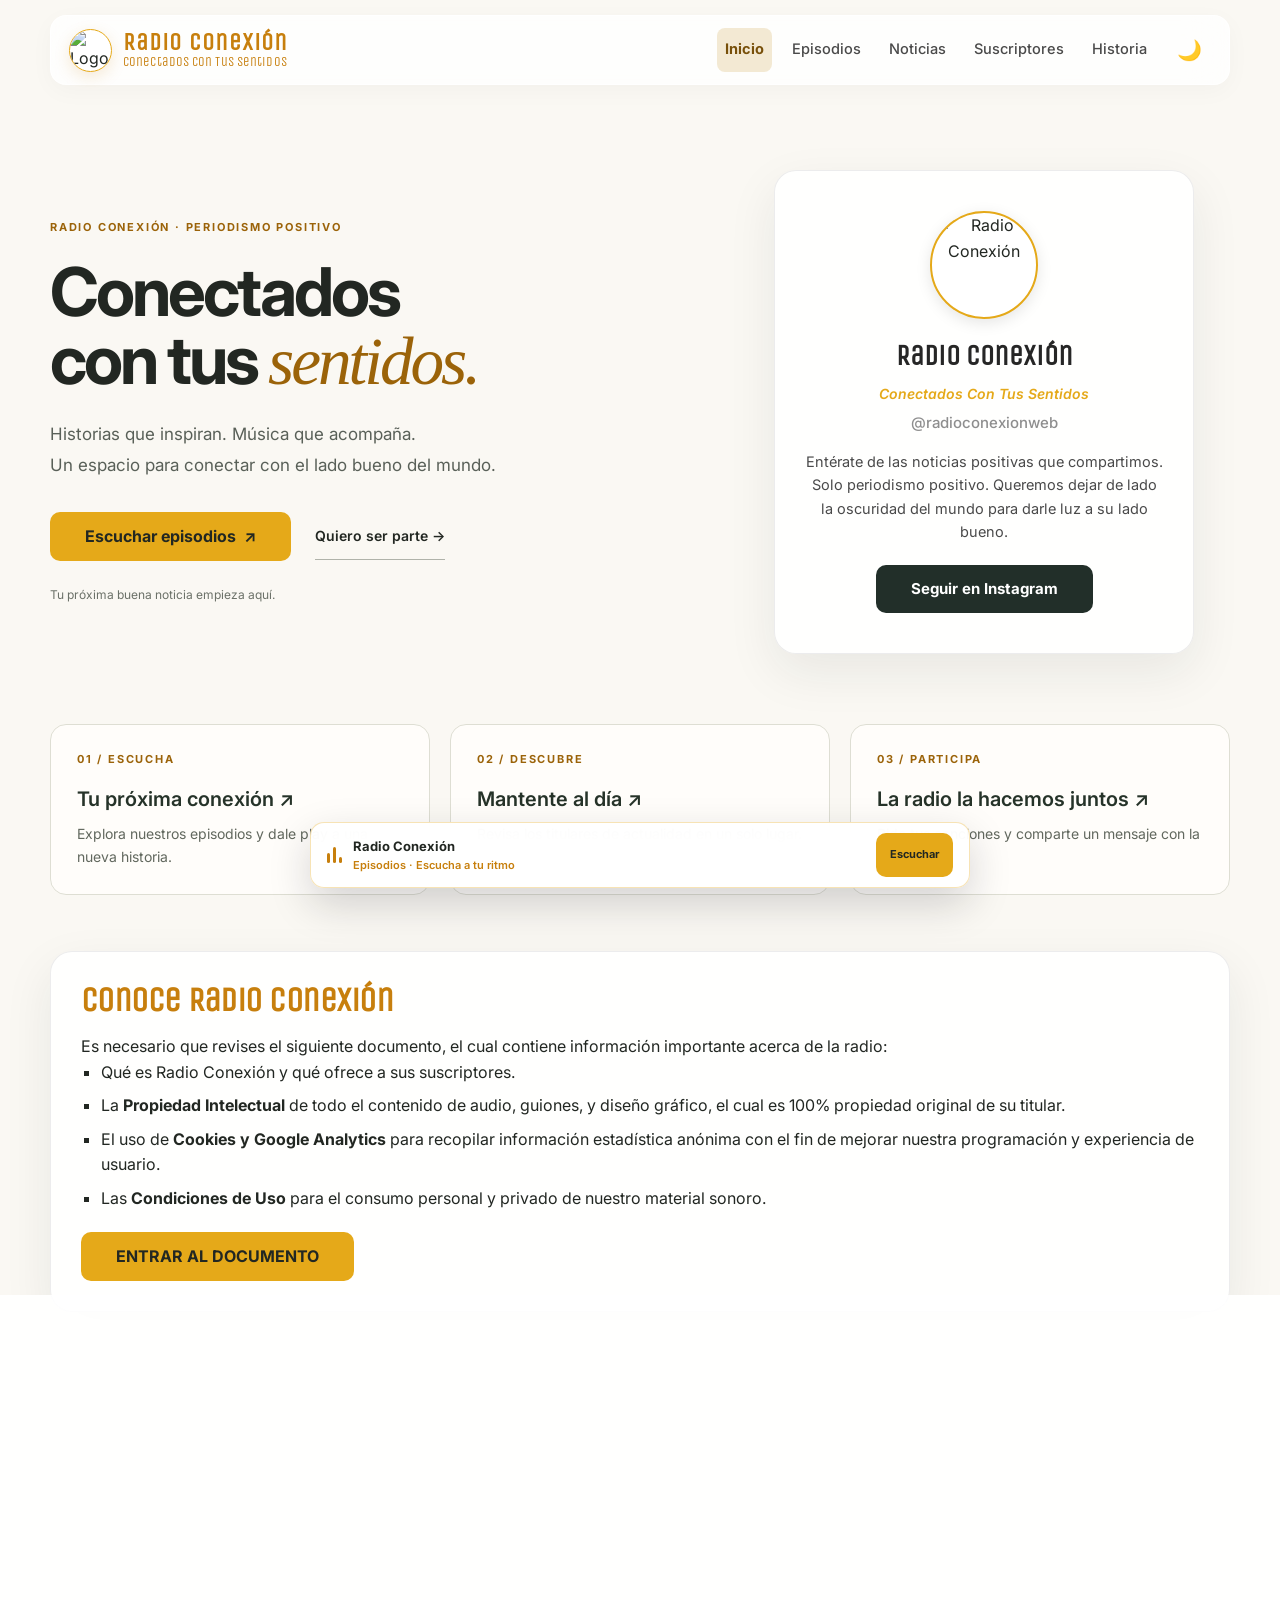
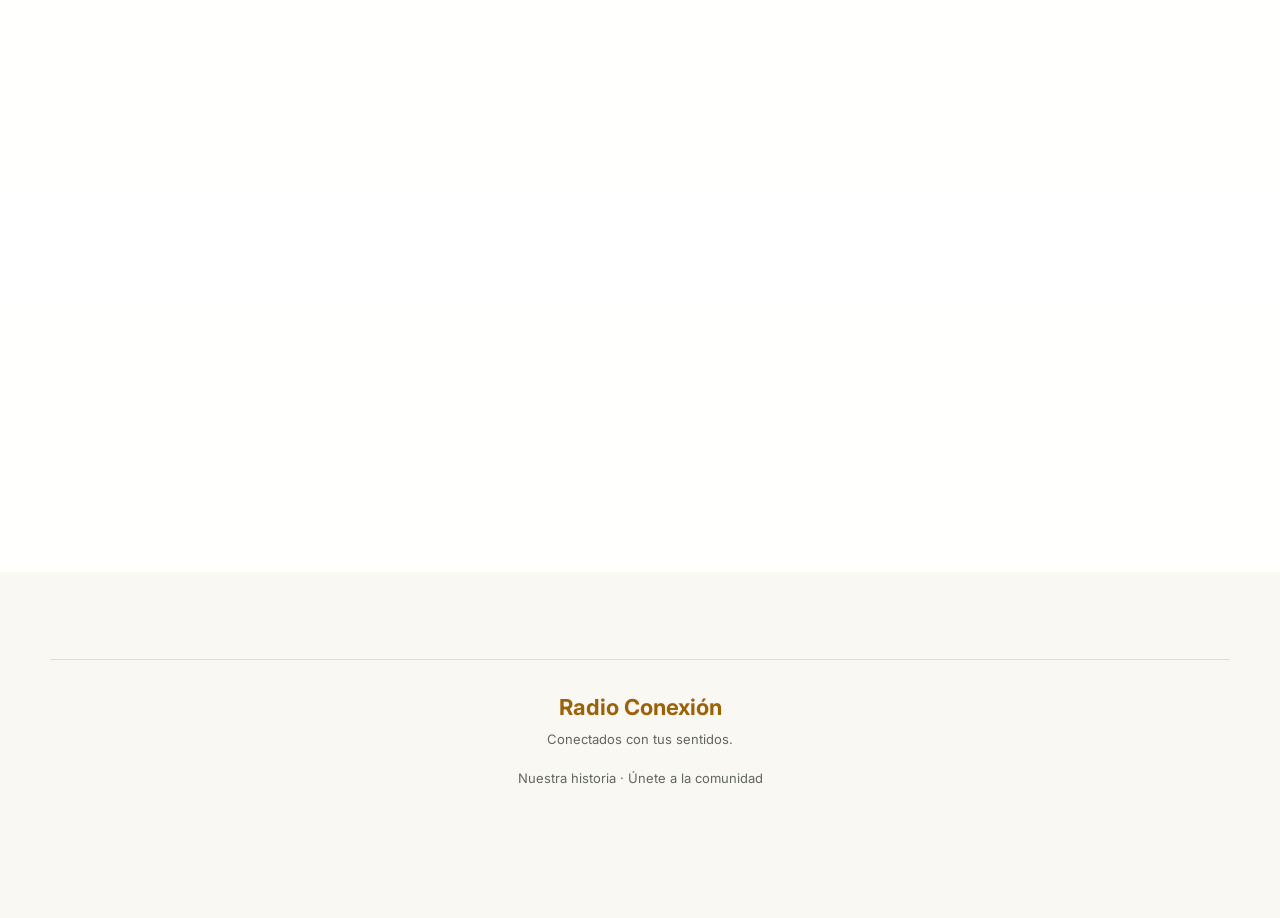
==== commit f9ffe6b6: "Organiza archivos compartidos para publicación estática" ====
--- a/index.html
+++ b/index.html
@@ -377,9 +377,9 @@
     <style>html.rc-dark-preload body{background:#101216!important}</style>
     <meta name="description" content="Periodismo positivo, historias que inspiran y música. Escucha Radio Conexión y forma parte de nuestra comunidad.">
     <meta property="og:description" content="Periodismo positivo, historias que inspiran y música. Escucha Radio Conexión y forma parte de nuestra comunidad.">
-    <link rel="stylesheet" href="assets/site.css">
+    <link rel="stylesheet" href="site.css">
     <link rel="manifest" href="manifest.json">
-    <script src="assets/site.js" defer></script>
+    <script src="site.js" defer></script>
 </head>
 <body dir="ltr">
 
--- a/site.css
+++ b/site.css
@@ -0,0 +1,71 @@
+:root { --accent: #9b6309; --paper: #faf8f3; --ink: #222722; }
+body { background: var(--paper); color: var(--ink); }
+body::before { display: none; }
+header { border-radius: 16px; box-shadow: 0 6px 24px #22272208; }
+.brand-tagline { font-size: 13px; letter-spacing: .1px; }
+nav ul { gap: 12px; }
+nav ul li a { display: inline-block; padding: 10px 8px; }
+nav ul li a.active { background: #f3e9d3; color: #78500a; border-radius: 8px; }
+h1, h2, h3 { text-wrap: balance; }
+.welcome-section { display: grid; grid-template-columns: 1.45fr 1fr; align-items: center; gap: 64px; text-align: left; padding: 60px 0 70px; }
+.eyebrow { display: block; font: 700 11px/1.5 Inter, sans-serif; letter-spacing: 1.8px; color: var(--accent); }
+.welcome-section h1 { font: 700 clamp(44px, 5.6vw, 76px)/1.02 Inter, sans-serif; letter-spacing: -3px; color: var(--ink); margin: 22px 0; }
+.welcome-section h1 em { font-family: Georgia, serif; font-weight: 400; color: var(--accent); }
+.hero-intro { font-size: 17px; line-height: 1.85; color: #596058; }
+.hero-actions { display: flex; flex-wrap: wrap; align-items: center; gap: 24px; margin-top: 30px; }
+.btn-custom { border-radius: 10px; min-height: 44px; background: #e5a919; color: #222722; box-shadow: none; }
+.hero-secondary { font-size: 14px; font-weight: 600; padding: 12px 0; border-bottom: 1px solid #b0b3aa; }
+.hero-note { font-size: 12px; color: #6b7168; margin-top: 24px; }
+.profile-card { width: 100%; margin: 0; border-radius: 24px; padding: 40px 30px; background: #f1ecdf; border: 1px solid #e4ddcb; box-shadow: none; }
+.profile-card::before { display: none; }
+.avatar-container { width: 108px; height: 108px; }
+.profile-card h3 { font-size: 28px; }
+.instagram-btn { background: #222f29; border-radius: 10px; box-shadow: none; }
+.explore-grid { display: grid; grid-template-columns: repeat(3, minmax(0, 1fr)); gap: 20px; margin-bottom: 56px; }
+.explore-grid > a { display: block; padding: 26px; border: 1px solid #deded3; border-radius: 16px; background: #fffdfa; }
+.explore-grid > a:hover { border-color: #9b6309; transform: translateY(-3px); }
+.explore-grid h2 { font: 600 20px/1.4 Inter, sans-serif; color: #263329; margin: 18px 0 10px; }
+.explore-grid p { color: #62685e; font-size: 14px; }
+.docs-section, .subscription-section, .whatsapp-section, .page-title-section, .music-section { border-radius: 18px; box-shadow: none; }
+.subscription-box { max-width: 580px; }
+.subscription-section { padding: 48px 28px; }
+.form-group input[type="text"], .form-group input[type="email"], .input-privado { min-height: 48px; font-size: 16px; min-width: 0; }
+.sticky-player-bar { border-radius: 14px; bottom: max(12px, env(safe-area-inset-bottom)); }
+.equalizer-icon span { animation: none; }
+.site-footer { max-width: 1180px; margin: 0 auto; padding: 30px 20px 130px; border-top: 1px solid #deded3; font-size: 13px; text-align: center; color: #61675e; }
+.site-footer > a:first-child { font-size: 22px; font-weight: 700; color: var(--accent); }
+.site-footer p { margin: 4px 0 18px; }
+.skip-link { position: fixed; top: -100px; left: 16px; padding: 12px 20px; background: #222f29; color: white; z-index: 10000; }
+.skip-link:focus { top: 12px; }
+:focus-visible { outline: 3px solid #94610a; outline-offset: 4px; }
+body.dark-mode { background-image: none; }
+body.dark-mode .welcome-section h1, body.dark-mode .explore-grid h2 { color: #f6f3eb; }
+body.dark-mode .eyebrow, body.dark-mode h1 em { color: #e8b850; }
+body.dark-mode .explore-grid > a { background: #202520; border-color: #42483e; }
+body.dark-mode nav ul li a.active { background: #353024; }
+body.dark-mode input, body.dark-mode textarea { background: #232923 !important; color: #f6f3eb !important; border-color: #71776a !important; }
+body.dark-mode input::placeholder, body.dark-mode textarea::placeholder { color: #b9bdb3; }
+body.dark-mode label { color: #d7dacf !important; }
+.mobile-menu-btn, .dark-btn { min-width: 44px; min-height: 44px; }
+@media (max-width: 1000px) {
+ .welcome-section { gap: 30px; }
+ .brand-tagline { display: none; }
+}
+@media (max-width: 768px) {
+ .welcome-section { grid-template-columns: 1fr; padding: 28px 8px 36px; gap: 32px; }
+ .welcome-section h1 { letter-spacing: -2px; font-size: clamp(42px, 10vw, 66px); }
+ .profile-card { max-width: none; padding: 28px; }
+ .explore-grid { grid-template-columns: 1fr; gap: 12px; margin-bottom: 32px; }
+ .explore-grid > a { padding: 22px; }
+ .explore-grid h2 { margin: 10px 0 8px; }
+ .page-title-section, .music-section { padding: 26px 18px; }
+ .barra-bienvenida { flex-wrap: wrap; gap: 12px; }
+ nav ul { align-items: stretch; }
+ nav ul li a { width: 100%; text-align: center; }
+ .hero-actions { gap: 16px; }
+ .brand-logo { min-width: 0; }
+ .brand-title, .brand-logo > span { font-size: 21px; }
+}
+@media (prefers-reduced-motion: reduce) {
+ *, *::before, *::after { scroll-behavior: auto !important; animation: none !important; transition: none !important; }
+}
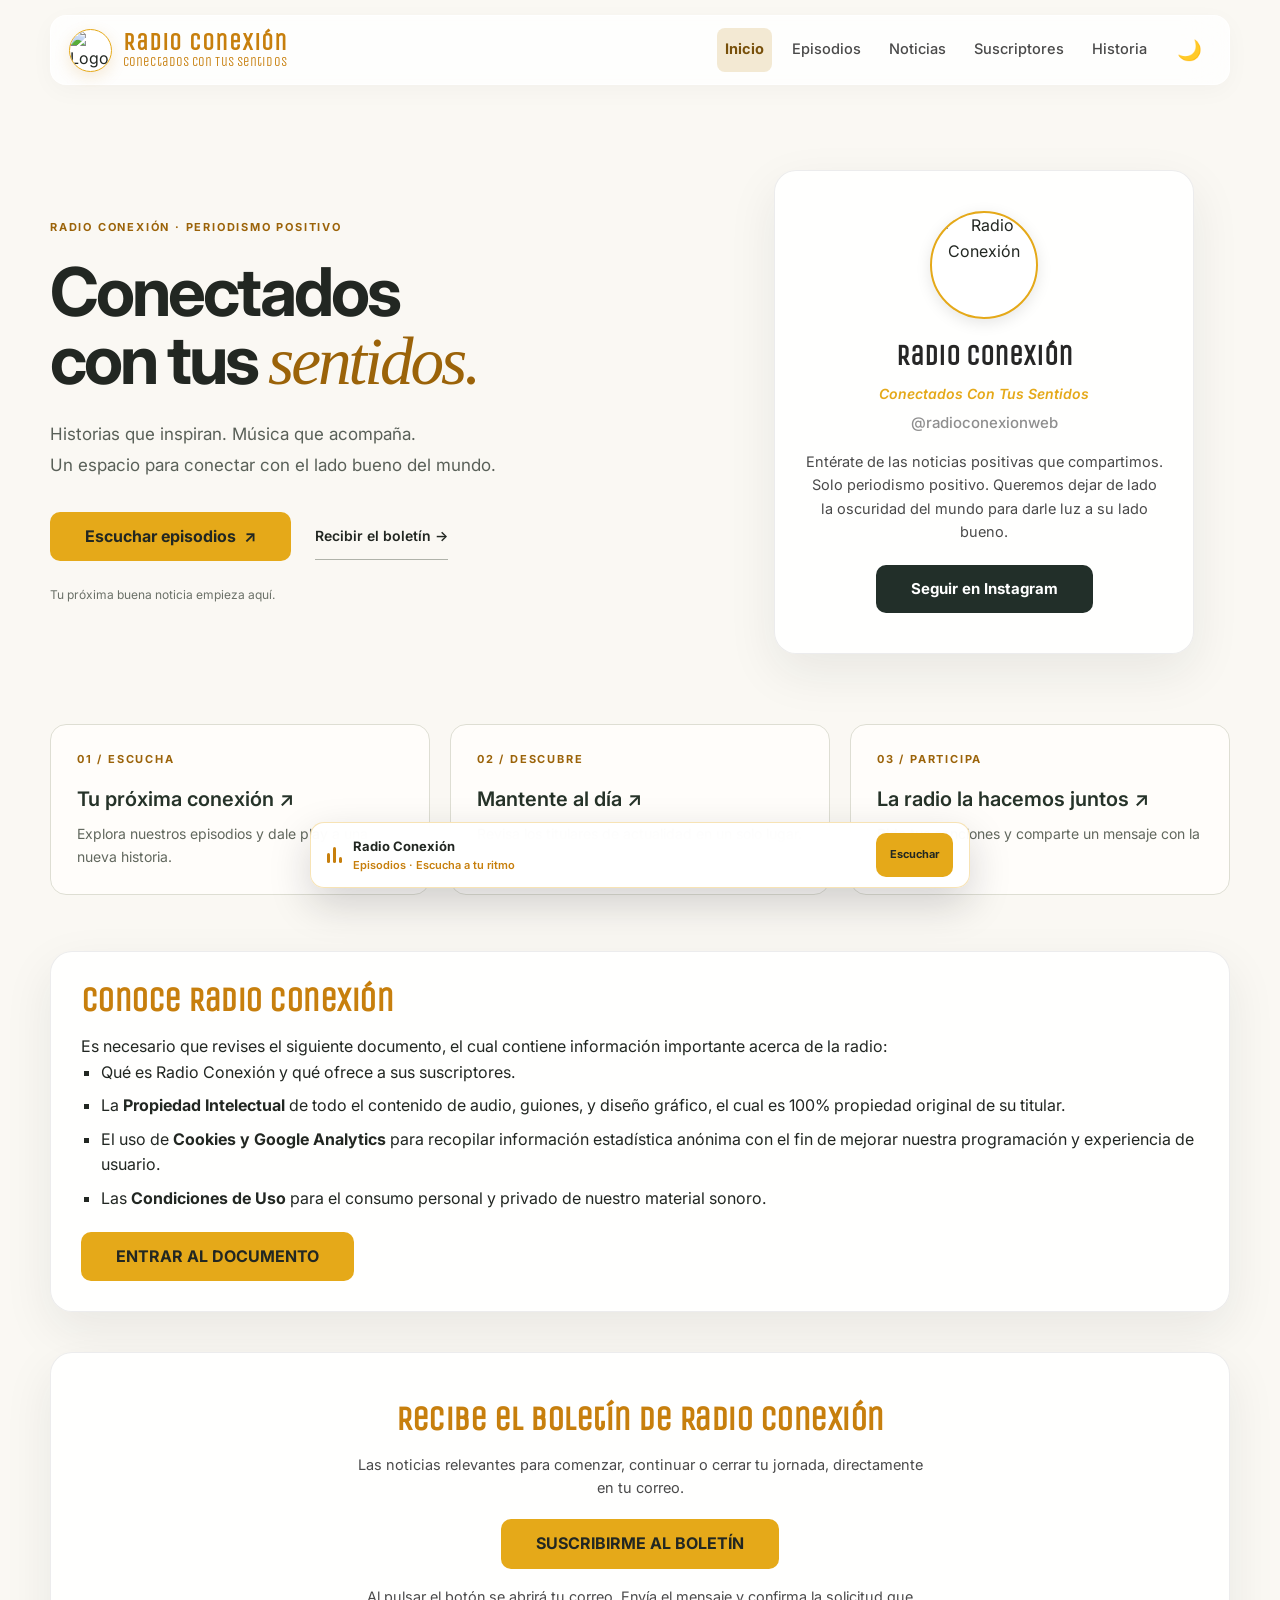
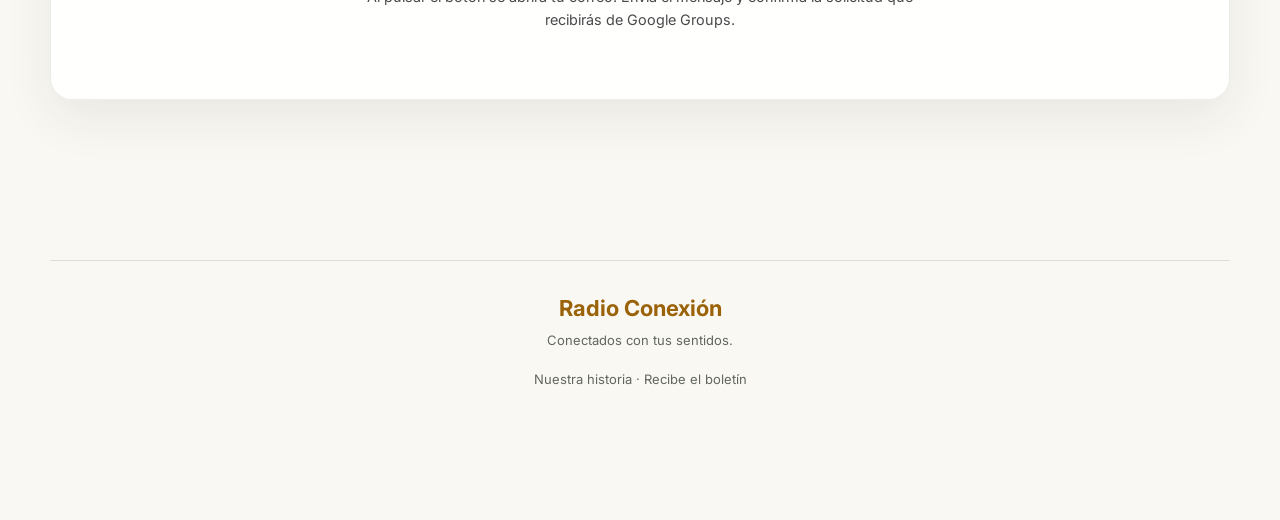
==== commit d5a43b21: "Agregar suscripción al boletín de Google Groups" ====
--- a/index.html
+++ b/index.html
@@ -375,8 +375,8 @@
         } catch(e) {}
     </script>
     <style>html.rc-dark-preload body{background:#101216!important}</style>
-    <meta name="description" content="Periodismo positivo, historias que inspiran y música. Escucha Radio Conexión y forma parte de nuestra comunidad.">
-    <meta property="og:description" content="Periodismo positivo, historias que inspiran y música. Escucha Radio Conexión y forma parte de nuestra comunidad.">
+    <meta name="description" content="Periodismo positivo, historias que inspiran y música. Escucha Radio Conexión y suscríbete a nuestro boletín.">
+    <meta property="og:description" content="Periodismo positivo, historias que inspiran y música. Escucha Radio Conexión y suscríbete a nuestro boletín.">
     <link rel="stylesheet" href="site.css">
     <link rel="manifest" href="manifest.json">
     <script src="site.js" defer></script>
@@ -410,7 +410,7 @@
 
     <main class="container" id="contenido" tabindex="-1">
         <section class="welcome-section">
-            <div class="hero-copy"><span class="eyebrow">RADIO CONEXIÓN · PERIODISMO POSITIVO</span><h1>Conectados<br>con tus <em>sentidos.</em></h1><p class="hero-intro">Historias que inspiran. Música que acompaña.<br>Un espacio para conectar con el lado bueno del mundo.</p><div class="hero-actions"><a class="btn-custom" href="episodios.html">Escuchar episodios <span aria-hidden="true">↗</span></a><a class="hero-secondary" href="#subscription-form">Quiero ser parte <span aria-hidden="true">→</span></a></div><p class="hero-note">Tu próxima buena noticia empieza aquí.</p></div>
+            <div class="hero-copy"><span class="eyebrow">RADIO CONEXIÓN · PERIODISMO POSITIVO</span><h1>Conectados<br>con tus <em>sentidos.</em></h1><p class="hero-intro">Historias que inspiran. Música que acompaña.<br>Un espacio para conectar con el lado bueno del mundo.</p><div class="hero-actions"><a class="btn-custom" href="episodios.html">Escuchar episodios <span aria-hidden="true">↗</span></a><a class="hero-secondary" href="#subscription-form">Recibir el boletín <span aria-hidden="true">→</span></a></div><p class="hero-note">Tu próxima buena noticia empieza aquí.</p></div>
 
             <div class="profile-card">
                 <div class="avatar-container">
@@ -442,98 +442,14 @@
 
         <section class="subscription-section" id="subscription-form">
             <div class="subscription-box">
-                <h2>Suscríbete a Radio Conexión</h2>
-                <p>Sé el primero en enterarte de nuevos episodios, anuncios oficiales, noticias que inspiran y pide tus canciones favoritas.</p>
-                <form class="form-group" id="radio-subscription-form">
-                    <div class="form-row">
-                        <input type="text" name="nombre" aria-label="Nombre" autocomplete="given-name" placeholder="Nombre" required style="width: 50%;">
-                        <input type="text" name="apellido" aria-label="Apellido" autocomplete="family-name" placeholder="Apellido" required style="width: 50%;">
-                    </div>
-                    <input type="email" name="email" aria-label="Correo electrónico" autocomplete="email" placeholder="Correo electrónico" required>
-
-                    <div class="privacy-row">
-                        <input type="checkbox" required id="privacy">
-                        <label for="privacy">Acepto los <a href="https://docs.google.com/document/d/1lDV4lXvJRvKY-jV-HnYbBzAtuWayx_yOnCAoZhyC7Lw/edit?usp=sharing" target="_blank" class="privacy-link" rel="noopener noreferrer">Términos y Condiciones de Uso</a> de Radio Conexión y consiento el tratamiento de mis datos bajo la Ley 19.628.</label>
-                    </div>
-                    <button type="submit" class="btn-custom" id="submit-btn" style="border: none; cursor: pointer; width: 100%;">Suscribirme</button>
-
-                    <div id="success-message" role="status" style="display: none; margin-top: 15px; padding: 12px; background-color: #e6f4ea; color: #137333; border-radius: 8px; font-weight: 600; text-align: center; border: 1px solid #ceead6; font-family: 'Inter', sans-serif;">
-                        ¡Gracias por conectarte! Te has suscrito correctamente.
-                        <p></p>
-                       📨 Te hemos enviado un correo de bienvenida con toda la información que tienes que saber.
-                    </div>
-
-                    <div id="error-message" role="alert" style="display: none; margin-top: 15px; padding: 12px; background-color: #fce8e6; color: #c5221f; border-radius: 8px; font-weight: 600; text-align: center; border: 1px solid #fad2cf; font-family: 'Inter', sans-serif;">
-                        Este correo electrónico ya se encuentra registrado en nuestra comunidad. ¡Gracias por formar parte de Radio Conexión!
-                    </div>
-                </form>
-
-                <script>
-                    document.getElementById('radio-subscription-form').addEventListener('submit', function(e) {
-                        e.preventDefault();
-                        const form = this;
-                        const button = document.getElementById('submit-btn');
-                        const successMessage = document.getElementById('success-message');
-                        const errorMessage = document.getElementById('error-message');
-
-                        successMessage.style.display = 'none';
-                        errorMessage.style.display = 'none';
-                        button.disabled = true;
-                        button.innerText = 'Procesando...';
-
-                        const urlEncodedData = new URLSearchParams(new FormData(form)).toString();
-
-                        fetch('https://script.google.com/macros/s/AKfycbxZ0qhA_ksJIOE_aVV-8pfUpl-IXJXd7HQzkYW7YyXUnzREcEU0kzMolXWoizxF93X1/exec', {
-                            method: 'POST',
-                            headers: { 'Content-Type': 'application/x-www-form-urlencoded' },
-                            body: urlEncodedData
-                        })
-                        .then(response => {
-                            if (!response.ok) throw new Error('Error de servidor');
-                            return response.json();
-                        })
-                        .then(data => {
-                            if (!data || !['success', 'already_exists'].includes(data.result)) throw new Error('Respuesta no confirmada');
-                            button.disabled = false;
-                            button.innerText = 'Suscribirme';
-
-                            form.querySelector('.form-row').style.display = 'none';
-                            form.querySelector('input[type="email"]').style.display = 'none';
-                            form.querySelector('.privacy-row').style.display = 'none';
-                            button.style.display = 'none';
-
-                            const linkCarpeta = 'https://drive.google.com/drive/folders/1IBhmKNoRWbFchAWPRr_tiHGqgczcGu1Y?usp=drive_link';
-
-                            if (data.result === 'already_exists') {
-                                errorMessage.innerHTML = 'Este correo electrónico ya se encuentra registrado en nuestra comunidad. ¡Gracias por formar parte de Radio Conexión! <br><br>' +
-                                    '<a href="' + linkCarpeta + '" target="_blank" class="btn-custom" style="margin-top: 10px; display: inline-block; width: 100%; text-align: center; border: none; cursor: pointer; text-decoration: none;" rel="noopener noreferrer">📁 Acceder a la Carpeta de Episodios</a>';
-                                errorMessage.style.display = 'block';
-                            } else {
-                                successMessage.innerHTML = '¡Gracias por conectarte! Te has suscrito correctamente. <p></p>' +
-                                    '📨 Te hemos enviado un correo de bienvenida con toda la información que tienes que saber.<br><br>' +
-                                    '<a href="' + linkCarpeta + '" target="_blank" class="btn-custom" style="margin-top: 10px; display: inline-block; width: 100%; text-align: center; border: none; cursor: pointer; text-decoration: none;" rel="noopener noreferrer">📁 Acceder a la Carpeta de Episodios</a>';
-                                successMessage.style.display = 'block';
-                            }
-                        })
-                        .catch(error => {
-                            console.error('Error:', error);
-                            button.disabled = false;
-                            button.innerText = 'Suscribirme';
-                            errorMessage.textContent = 'No pudimos confirmar tu suscripción. Revisa si recibiste el correo de bienvenida antes de volver a intentarlo.';
-                            errorMessage.style.display = 'block';
-                        });
-                    });
-                </script>
+                <h2>Recibe el boletín de Radio Conexión</h2>
+                <p>Las noticias relevantes para comenzar, continuar o cerrar tu jornada, directamente en tu correo.</p>
+                <a class="btn-custom" href="mailto:boletin+subscribe@radioconexionweb.com?subject=Quiero%20suscribirme%20al%20bolet%C3%ADn">SUSCRIBIRME AL BOLETÍN</a>
+                <p style="margin-top: 16px; font-size: 0.9rem;">Al pulsar el botón se abrirá tu correo. Envía el mensaje y confirma la solicitud que recibirás de Google Groups.</p>
             </div>
         </section>
-
-        <section class="whatsapp-section">
-            <h2>Radio Conexión en WhatsApp 🤳</h2>
-            <p>Únete a los grupos de la Comunidad de Radio Conexión en WhatsApp, y sé parte de una experiencia única de información y entretenimiento al instante.</p>
-            <a class="btn-custom" href="https://chat.whatsapp.com/GUdqMpy1OGd3mPvrGaleX5" target="_blank" rel="noopener noreferrer">UNIRME AL WHATSAPP</a>
-        </section>
     </main>
-    <footer class="site-footer"><a href="inicio.html">Radio Conexión</a><p>Conectados con tus sentidos.</p><a href="historia.html">Nuestra historia</a><span aria-hidden="true"> · </span><a href="inicio.html#subscription-form">Únete a la comunidad</a></footer>
+    <footer class="site-footer"><a href="inicio.html">Radio Conexión</a><p>Conectados con tus sentidos.</p><a href="historia.html">Nuestra historia</a><span aria-hidden="true"> · </span><a href="inicio.html#subscription-form">Recibe el boletín</a></footer>
 
     <div id="sticky-audio-player" class="sticky-player-bar">
         <div class="player-info">
@@ -623,4 +539,4 @@
     </script>
 
 </body>
-</html>+</html>
